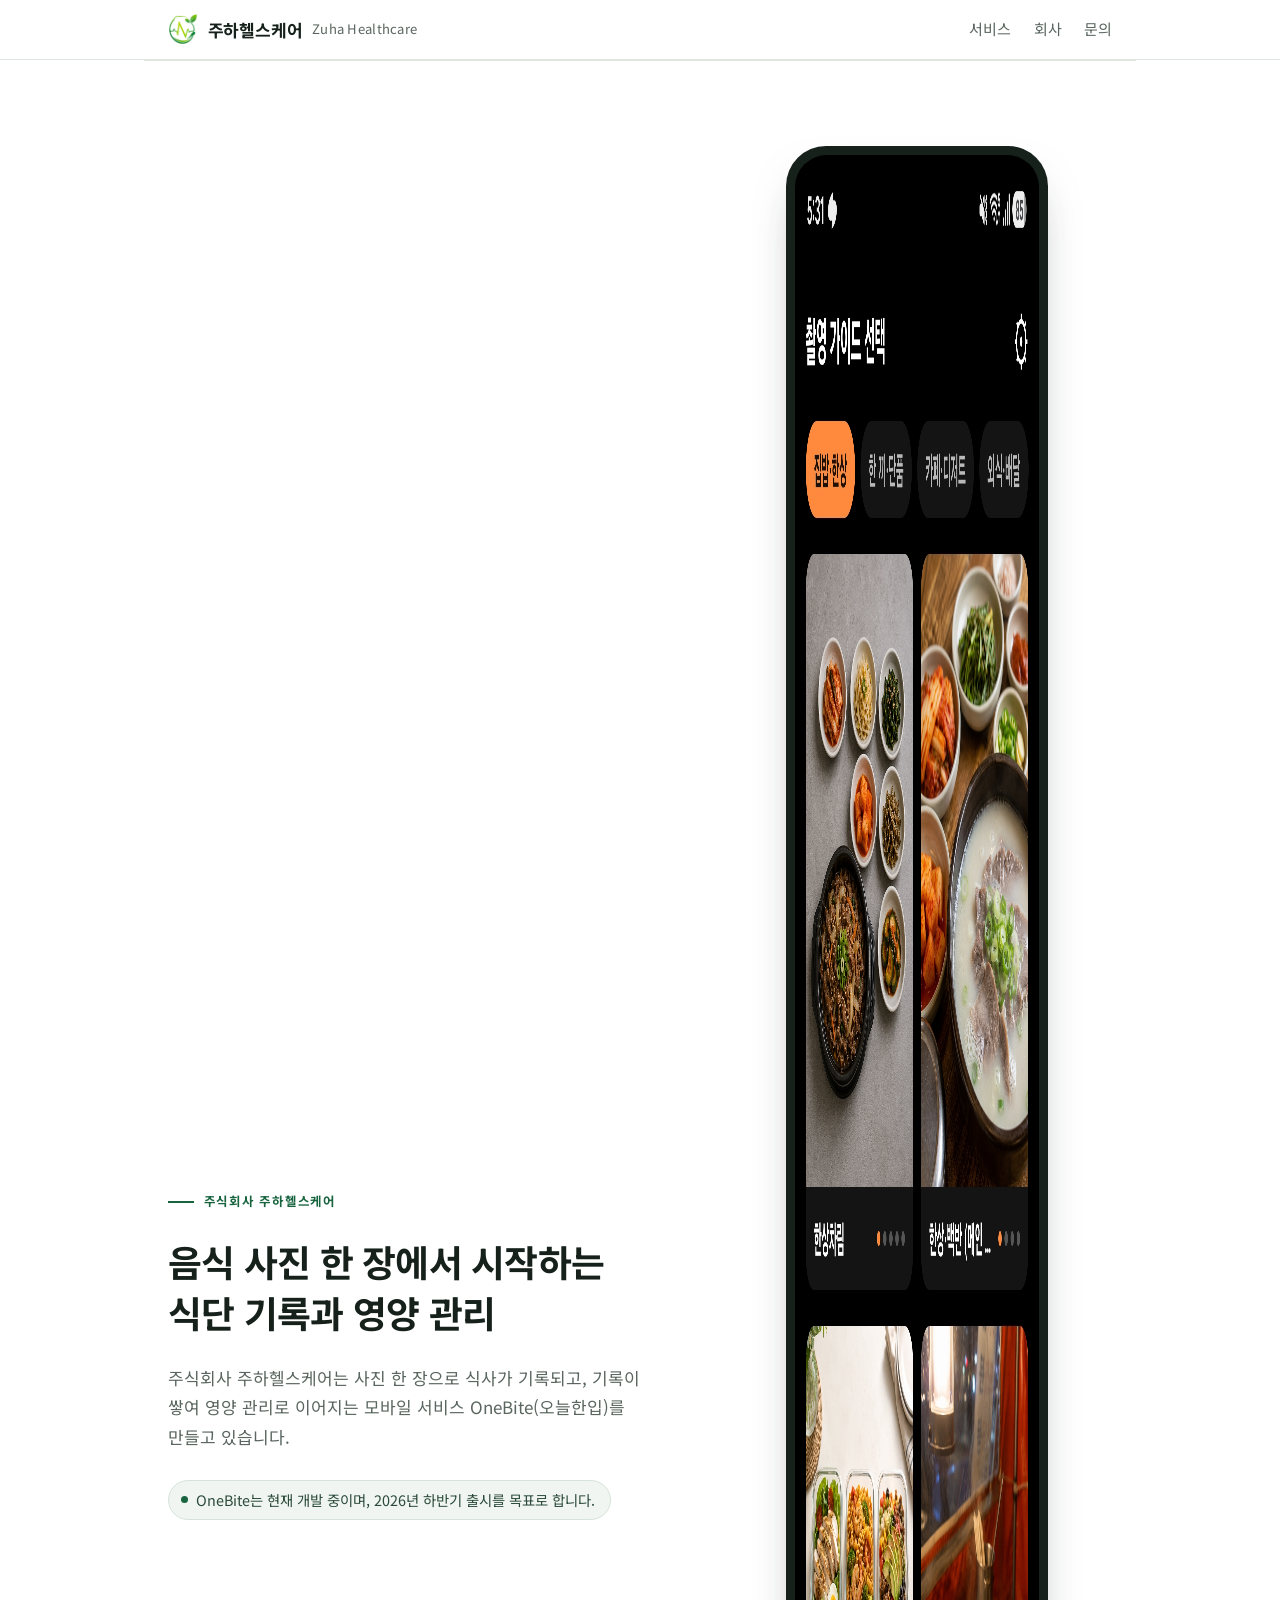
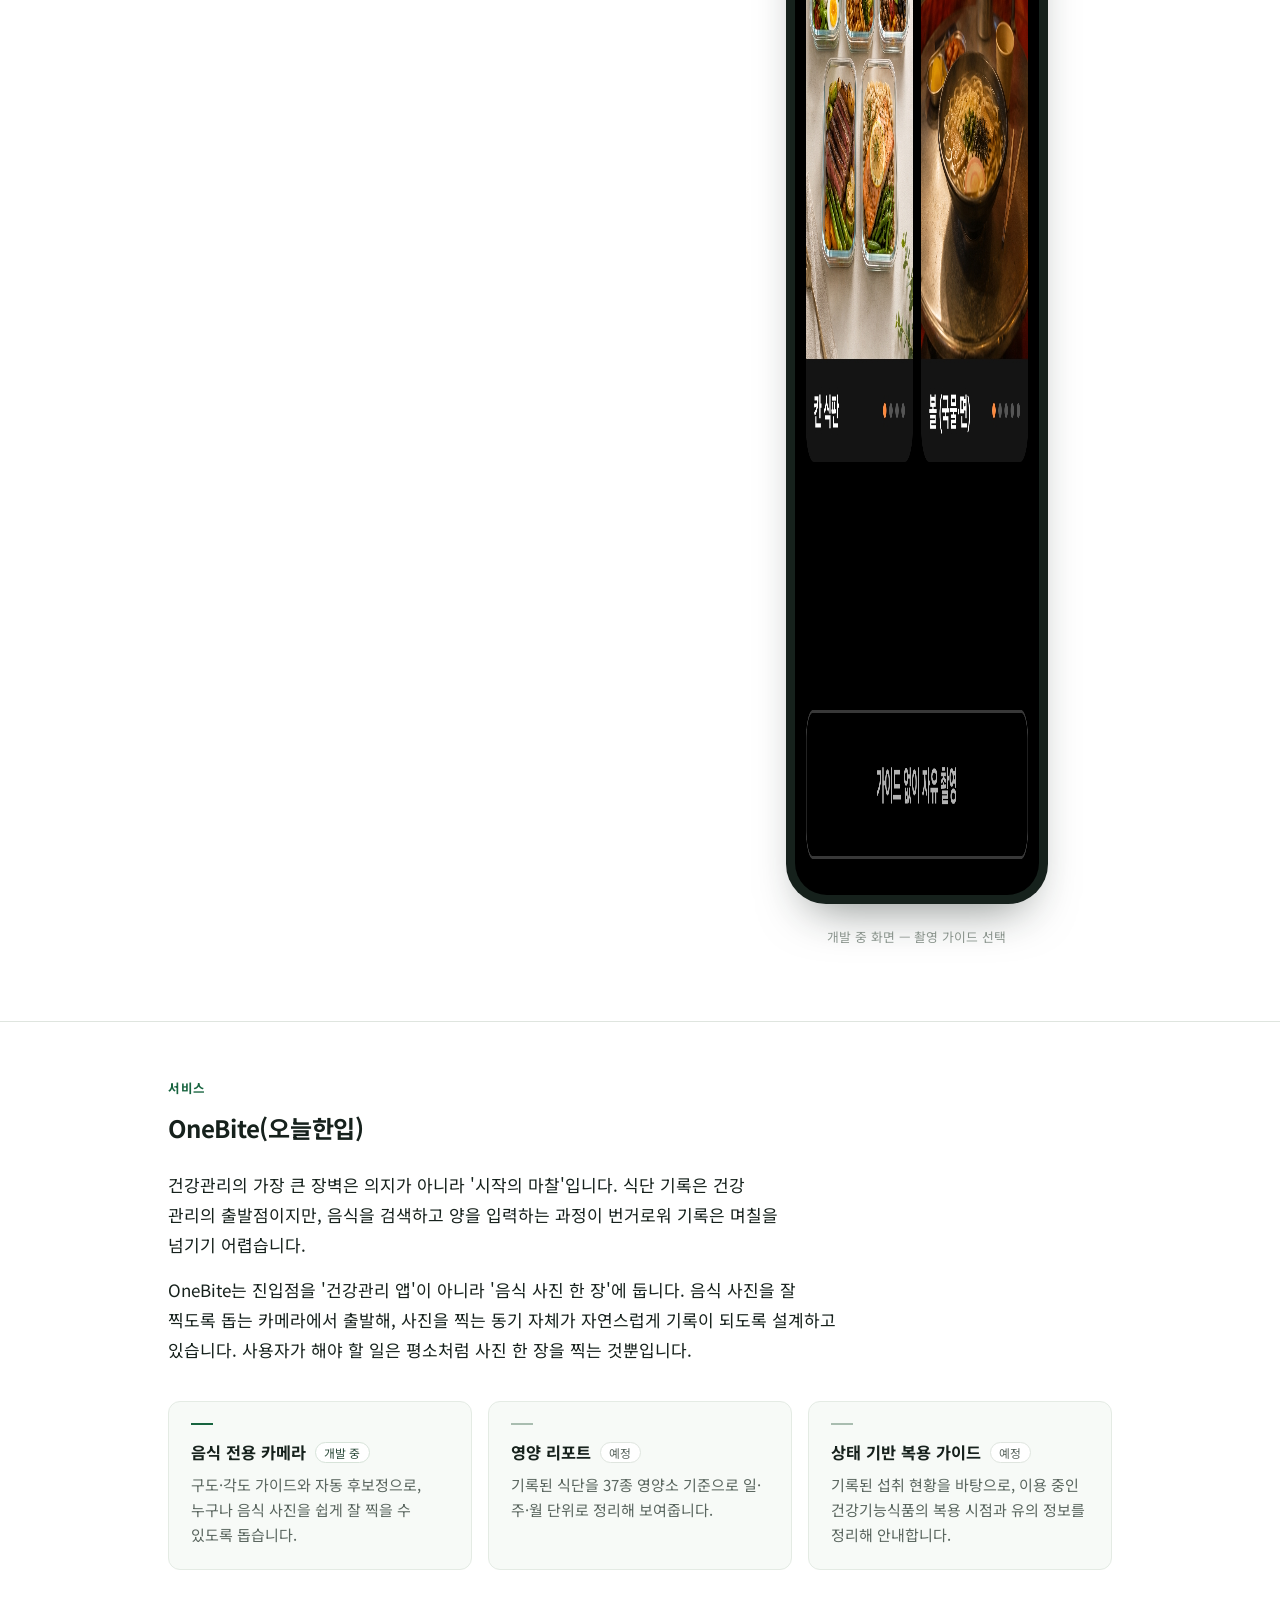
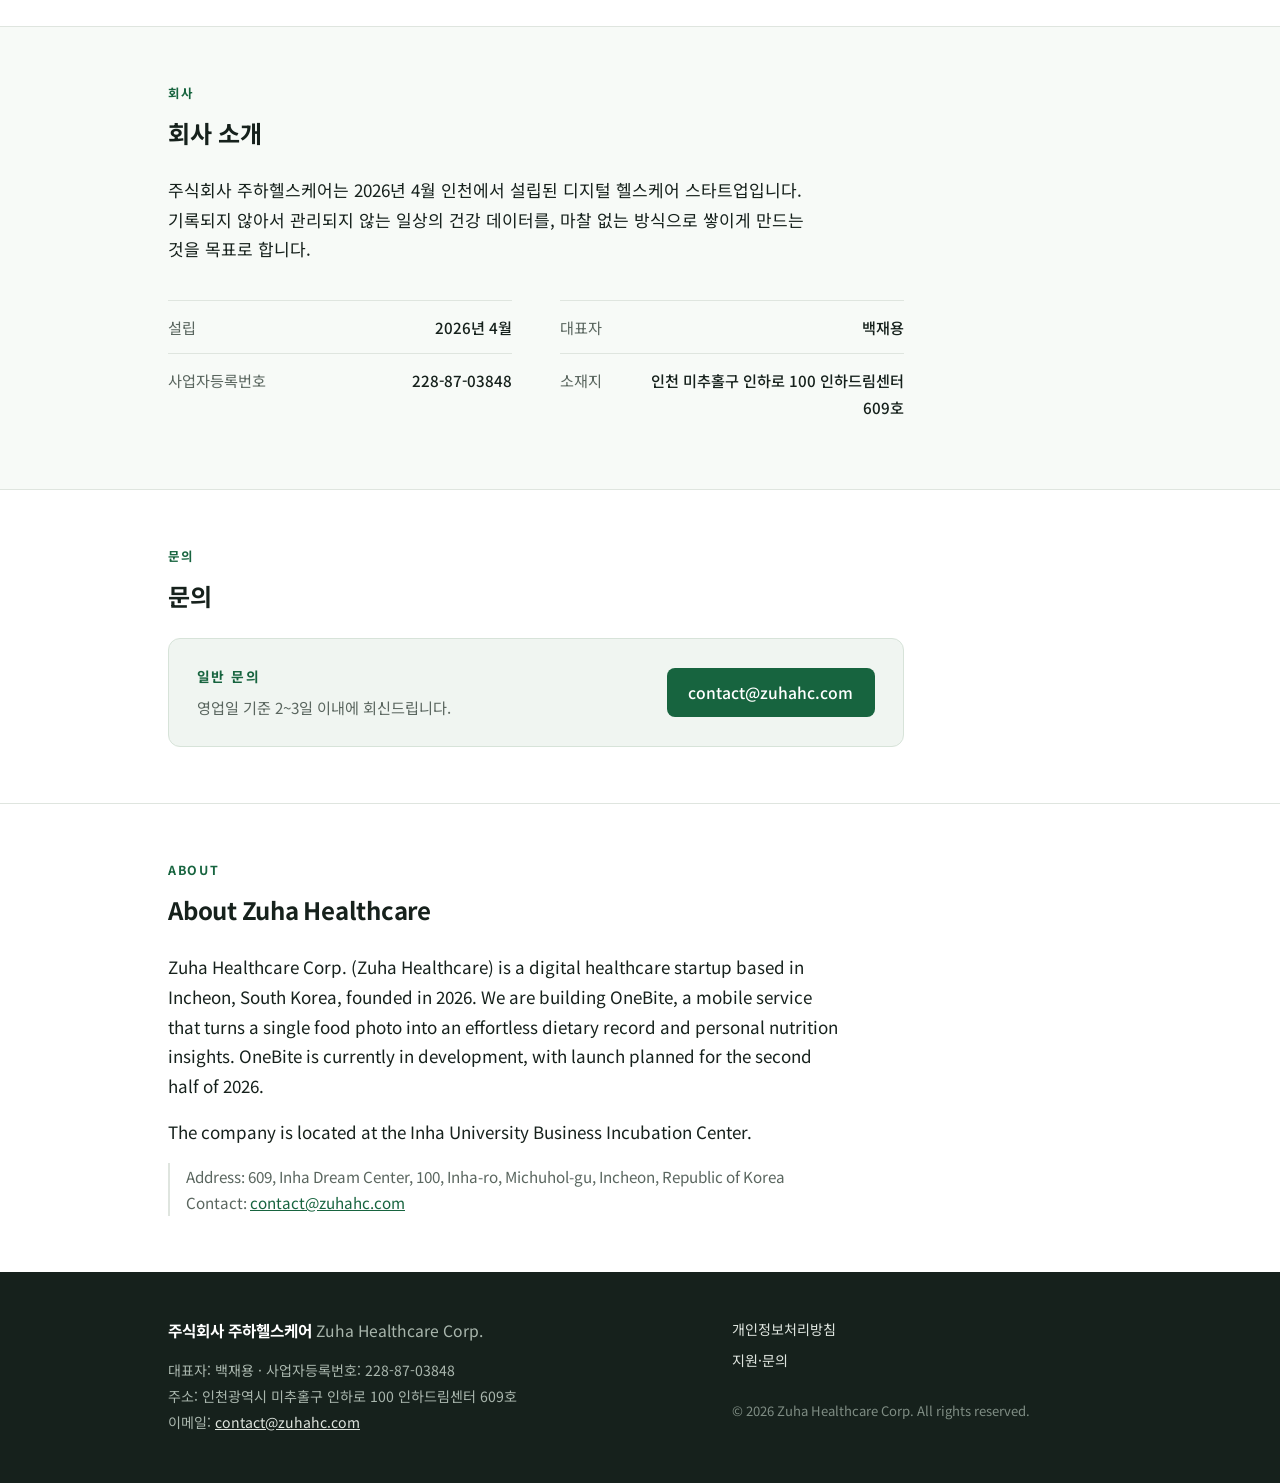
==== index.html @ 11a65c16 "Add files via upload" ====
<!doctype html>
<html lang="ko">
<head>
  <meta charset="utf-8">
  <meta name="viewport" content="width=device-width, initial-scale=1">
  <meta name="theme-color" content="#FFFFFF">
  <title>주하헬스케어 Zuha Healthcare — OneBite(오늘한입)</title>
  <meta name="description" content="음식 사진 한 장에서 시작하는 식단 기록·영양 관리 서비스 OneBite(오늘한입)를 개발하는 주식회사 주하헬스케어입니다.">
  <link rel="canonical" href="https://zuhahc.com/">
  <meta property="og:title" content="주하헬스케어 Zuha Healthcare — OneBite(오늘한입)">
  <meta property="og:description" content="음식 사진 한 장에서 시작하는 식단 기록·영양 관리 서비스 OneBite(오늘한입)를 개발하는 주식회사 주하헬스케어입니다.">
  <meta property="og:type" content="website">
  <meta property="og:url" content="https://zuhahc.com/">
  <meta property="og:image" content="https://zuhahc.com/assets/og-image.png">
  <link rel="icon" href="/assets/favicon.png" type="image/png" sizes="96x96">
  <link rel="apple-touch-icon" href="/assets/apple-touch-icon.png">
  <link rel="preconnect" href="https://fonts.googleapis.com">
  <link rel="preconnect" href="https://fonts.gstatic.com" crossorigin>
  <link href="https://fonts.googleapis.com/css2?family=Noto+Sans+KR:wght@400;500;700&display=swap" rel="stylesheet">
  <link rel="stylesheet" href="/assets/style.css">
</head>
<body>
  <header class="site-header">
    <div class="wrap">
      <a class="logo" href="/">
        <img class="logo-mark" src="/assets/logo.png" width="30" height="30" alt="" aria-hidden="true">
        주하헬스케어
        <span class="logo-en" lang="en">Zuha Healthcare</span>
      </a>
      <nav aria-label="주요 메뉴">
        <a href="/#service">서비스</a>
        <a href="/#company">회사</a>
        <a href="/#contact">문의</a>
      </nav>
    </div>
  </header>

  <main>
    <section class="hero wrap">
      <div>
        <p class="kicker"><span>주식회사 주하헬스케어</span></p>
        <h1>음식 사진 한 장에서 시작하는<br>식단 기록과 영양 관리</h1>
        <p class="lede">주식회사 주하헬스케어는 사진 한 장으로 식사가 기록되고, 기록이 쌓여 영양 관리로 이어지는 모바일 서비스 OneBite(오늘한입)를 만들고 있습니다.</p>
        <p class="status">OneBite는 현재 개발 중이며, 2026년 하반기 출시를 목표로 합니다.</p>
      </div>
      <figure class="mockup">
        <span class="device"><img src="/assets/app-camera-guide.jpg" width="1080" height="2340" alt="OneBite 앱의 촬영 가이드 선택 화면"></span>
        <figcaption>개발 중 화면 — 촬영 가이드 선택</figcaption>
      </figure>
    </section>

    <section id="service">
      <div class="wrap">
        <p class="eyebrow">서비스</p>
        <h2>OneBite(오늘한입)</h2>
        <div class="measure">
          <p>건강관리의 가장 큰 장벽은 의지가 아니라 '시작의 마찰'입니다. 식단 기록은 건강 관리의 출발점이지만, 음식을 검색하고 양을 입력하는 과정이 번거로워 기록은 며칠을 넘기기 어렵습니다.</p>
          <p>OneBite는 진입점을 '건강관리 앱'이 아니라 '음식 사진 한 장'에 둡니다. 음식 사진을 잘 찍도록 돕는 카메라에서 출발해, 사진을 찍는 동기 자체가 자연스럽게 기록이 되도록 설계하고 있습니다. 사용자가 해야 할 일은 평소처럼 사진 한 장을 찍는 것뿐입니다.</p>
        </div>
        <div class="features">
          <article class="feature is-active">
            <h3>음식 전용 카메라 <span class="badge is-active">개발 중</span></h3>
            <p>구도·각도 가이드와 자동 후보정으로, 누구나 음식 사진을 쉽게 잘 찍을 수 있도록 돕습니다.</p>
          </article>
          <article class="feature">
            <h3>영양 리포트 <span class="badge">예정</span></h3>
            <p>기록된 식단을 37종 영양소 기준으로 일·주·월 단위로 정리해 보여줍니다.</p>
          </article>
          <article class="feature">
            <h3>상태 기반 복용 가이드 <span class="badge">예정</span></h3>
            <p>기록된 섭취 현황을 바탕으로, 이용 중인 건강기능식품의 복용 시점과 유의 정보를 정리해 안내합니다.</p>
          </article>
        </div>
      </div>
    </section>

    <section id="company">
      <div class="wrap">
        <p class="eyebrow">회사</p>
        <h2>회사 소개</h2>
        <p class="measure">주식회사 주하헬스케어는 2026년 4월 인천에서 설립된 디지털 헬스케어 스타트업입니다. 기록되지 않아서 관리되지 않는 일상의 건강 데이터를, 마찰 없는 방식으로 쌓이게 만드는 것을 목표로 합니다.</p>
        <dl class="corp-info">
          <div><dt>설립</dt><dd>2026년 4월</dd></div>
          <div><dt>대표자</dt><dd>백재용</dd></div>
          <div><dt>사업자등록번호</dt><dd>228-87-03848</dd></div>
          <div><dt>소재지</dt><dd>인천 미추홀구 인하로 100 인하드림센터 609호</dd></div>
        </dl>
      </div>
    </section>

    <section id="contact">
      <div class="wrap">
        <p class="eyebrow">문의</p>
        <h2>문의</h2>
        <div class="contact-card">
          <div>
            <p class="label">일반 문의</p>
            <p class="note">영업일 기준 2~3일 이내에 회신드립니다.</p>
          </div>
          <a class="btn-mail" href="mailto:contact@zuhahc.com">contact@zuhahc.com</a>
        </div>
      </div>
    </section>

    <section id="about-en" class="about-en" lang="en">
      <div class="wrap">
        <p class="eyebrow">ABOUT</p>
        <h2>About Zuha Healthcare</h2>
        <div class="measure">
          <p>Zuha Healthcare Corp. (Zuha Healthcare) is a digital healthcare startup based in Incheon, South Korea, founded in 2026. We are building OneBite, a mobile service that turns a single food photo into an effortless dietary record and personal nutrition insights. OneBite is currently in development, with launch planned for the second half of 2026.</p>
          <p>The company is located at the Inha University Business Incubation Center.</p>
          <address>
            Address: 609, Inha Dream Center, 100, Inha-ro, Michuhol-gu, Incheon, Republic of Korea<br>
            Contact: <a href="mailto:contact@zuhahc.com">contact@zuhahc.com</a>
          </address>
        </div>
      </div>
    </section>
  </main>

  <footer class="site-footer">
    <div class="wrap">
      <div>
        <p class="corp-name">주식회사 주하헬스케어 <span lang="en">Zuha Healthcare Corp.</span></p>
        <p>대표자: 백재용 · 사업자등록번호: 228-87-03848</p>
        <p>주소: 인천광역시 미추홀구 인하로 100 인하드림센터 609호</p>
        <p>이메일: <a href="mailto:contact@zuhahc.com">contact@zuhahc.com</a></p>
      </div>
      <div class="footer-links">
        <a href="/privacy/">개인정보처리방침</a>
        <a href="/support/">지원·문의</a>
        <p class="copyright" lang="en">© 2026 Zuha Healthcare Corp. All rights reserved.</p>
      </div>
    </div>
  </footer>
</body>
</html>
---- assets/style.css ----
/* 주하헬스케어 웹사이트 — 문서형 미니멀 공통 스타일 */
:root {
  --bg: #ffffff;
  --bg-soft: #f7faf7;      /* 카드·섹션 배경 */
  --bg-tint: #f0f5f1;      /* 강조 박스·상태 배지 */
  --text: #16211c;
  --text-sub: #5a665f;
  --line: #dfe5df;
  --line-soft: #e4ebe4;
  --line-tint: #d7e3d9;
  --accent: #17643f;       /* 링크·강조 (본문 대비 AA 확보) */
  --accent-deep: #0f4529;  /* hover */
  --accent-ink: #2b4a3a;   /* 틴트 배경 위 텍스트 */
  --wrap: 62rem;
}

* { box-sizing: border-box; }
html { -webkit-text-size-adjust: 100%; scroll-behavior: smooth; }

body {
  margin: 0;
  background: var(--bg);
  color: var(--text);
  font-family: "Noto Sans KR", -apple-system, BlinkMacSystemFont, "Apple SD Gothic Neo", "Segoe UI", "Malgun Gothic", sans-serif;
  font-size: 17px;
  line-height: 1.75;
  word-break: keep-all;
  overflow-wrap: break-word;
}

img { max-width: 100%; }

.wrap {
  max-width: var(--wrap);
  margin: 0 auto;
  padding-left: 1.5rem;
  padding-right: 1.5rem;
}

a { color: var(--accent); }
a:hover { color: var(--accent-deep); }
a:focus-visible { outline: 2px solid var(--accent); outline-offset: 2px; border-radius: 3px; }

/* 헤더 */
.site-header {
  position: sticky;
  top: 0;
  z-index: 20;
  background: rgba(255, 255, 255, 0.92);
  backdrop-filter: saturate(180%) blur(12px);
  -webkit-backdrop-filter: saturate(180%) blur(12px);
  border-bottom: 1px solid var(--line);
}

.site-header .wrap {
  display: flex;
  flex-wrap: wrap;
  align-items: center;
  justify-content: space-between;
  gap: 0.5rem 1.5rem;
  padding-top: 0.9rem;
  padding-bottom: 0.9rem;
}

.logo {
  display: flex;
  align-items: center;
  gap: 0.6rem;
  color: var(--text);
  font-weight: 700;
  letter-spacing: -0.01em;
  text-decoration: none;
}

.logo:hover { color: var(--text); }

.logo-mark {
  display: block;
  width: 30px;
  height: 30px;
  flex: none;
}

.logo-en {
  font-size: 0.82rem;
  font-weight: 400;
  color: var(--text-sub);
  letter-spacing: 0.02em;
}

.site-header nav { display: flex; gap: 1.4rem; font-size: 0.94rem; }
.site-header nav a { color: var(--text-sub); text-decoration: none; }
.site-header nav a:hover { color: var(--accent); }

/* 섹션 공통 */
main section { border-top: 1px solid var(--line); scroll-margin-top: 4.5rem; }
main section > .wrap { padding-top: 3.5rem; padding-bottom: 3.5rem; }

.eyebrow {
  margin: 0 0 0.7rem;
  font-size: 0.78rem;
  font-weight: 700;
  letter-spacing: 0.14em;
  color: var(--accent);
}

h2 { margin: 0 0 1.5rem; font-size: 1.5rem; line-height: 1.45; letter-spacing: -0.01em; }
.measure { max-width: 42rem; }
.measure p { margin: 0 0 1rem; text-wrap: pretty; }
.measure p:last-child { margin-bottom: 0; }

/* 히어로 */
.hero.wrap {
  display: grid;
  grid-template-columns: 1.12fr 0.88fr;
  gap: 3.5rem;
  align-items: center;
  padding-top: 4.25rem;
  padding-bottom: 3.5rem;
}

.kicker { display: flex; align-items: center; gap: 0.6rem; margin-bottom: 1.4rem; }
.kicker::before { content: ""; display: block; width: 26px; height: 2px; background: var(--accent); }
.kicker span { font-size: 0.78rem; font-weight: 700; letter-spacing: 0.14em; color: var(--accent); }

.hero h1 {
  margin: 0;
  font-size: 2.3rem;
  line-height: 1.4;
  letter-spacing: -0.02em;
  text-wrap: pretty;
}

.hero .lede { margin: 1.5rem 0 0; color: var(--text-sub); max-width: 32rem; text-wrap: pretty; }

.status {
  display: inline-flex;
  align-items: center;
  gap: 0.5rem;
  margin: 1.75rem 0 0;
  padding: 0.4rem 0.95rem 0.4rem 0.75rem;
  background: var(--bg-tint);
  border: 1px solid var(--line-tint);
  border-radius: 999px;
  font-size: 0.9rem;
  color: var(--accent-ink);
}

.status::before {
  content: "";
  display: block;
  width: 7px;
  height: 7px;
  border-radius: 999px;
  background: var(--accent);
}

/* 앱 화면 목업 */
.mockup { text-align: center; }

.device {
  display: inline-block;
  padding: 9px;
  background: #16211c;
  border-radius: 40px;
  box-shadow: 0 24px 48px -22px rgba(22, 33, 28, 0.55);
}

.device img { display: block; width: 244px; border-radius: 32px; }
.mockup figcaption { margin: 0.9rem 0 0; font-size: 0.8rem; color: #8a948d; }

/* 기능 카드 */
.features {
  display: grid;
  grid-template-columns: repeat(3, 1fr);
  gap: 1rem;
  margin: 2.25rem 0 0;
}

.feature {
  background: var(--bg-soft);
  border: 1px solid var(--line-soft);
  border-radius: 12px;
  padding: 1.35rem 1.4rem;
}

.feature::before {
  content: "";
  display: block;
  width: 22px;
  height: 2px;
  background: #a9bdb0;
  margin-bottom: 0.95rem;
}

.feature.is-active::before { background: var(--accent); }
.feature h3 { margin: 0 0 0.5rem; font-size: 1.02rem; line-height: 1.5; }
.feature p { margin: 0; font-size: 0.94rem; line-height: 1.65; color: var(--text-sub); }

.badge {
  display: inline-block;
  vertical-align: 0.14em;
  margin-left: 0.2rem;
  padding: 0.05rem 0.55rem;
  background: #fff;
  border: 1px solid var(--line);
  border-radius: 999px;
  font-size: 0.74rem;
  font-weight: 400;
  color: var(--text-sub);
  white-space: nowrap;
}

.badge.is-active { border-color: var(--line-tint); color: var(--accent-ink); }

/* 회사 정보 */
#company { background: var(--bg-soft); }

.corp-info {
  display: grid;
  grid-template-columns: repeat(2, minmax(0, 1fr));
  gap: 0 3rem;
  margin: 2.25rem 0 0;
  max-width: 46rem;
}

.corp-info > div {
  display: flex;
  justify-content: space-between;
  gap: 1rem;
  padding: 0.8rem 0;
  border-top: 1px solid var(--line);
  font-size: 0.95rem;
}

.corp-info dt { color: var(--text-sub); white-space: nowrap; }
.corp-info dd { margin: 0; font-weight: 500; text-align: right; }

/* 문의 */
.contact-card {
  display: grid;
  grid-template-columns: 1fr auto;
  gap: 1.5rem 2rem;
  align-items: center;
  max-width: 46rem;
  padding: 1.6rem 1.75rem;
  background: var(--bg-tint);
  border: 1px solid var(--line-tint);
  border-radius: 12px;
}

.contact-card .label { margin: 0 0 0.35rem; font-size: 0.86rem; font-weight: 700; letter-spacing: 0.1em; color: var(--accent); }
.contact-card .note { margin: 0; font-size: 0.95rem; color: var(--text-sub); }

.btn-mail {
  justify-self: end;
  padding: 0.7rem 1.35rem;
  background: var(--accent);
  color: #fff;
  border-radius: 8px;
  text-decoration: none;
  font-weight: 500;
  font-size: 0.98rem;
  white-space: nowrap;
}

.btn-mail:hover { background: var(--accent-deep); color: #fff; }

/* 영문 회사 개요 */
.about-en address {
  font-style: normal;
  color: var(--text-sub);
  font-size: 0.95rem;
  margin-top: 1rem;
  padding-left: 1rem;
  border-left: 2px solid var(--line);
}

/* 서브 페이지 */
.page { padding-top: 3.25rem; padding-bottom: 4rem; }
.back-link { display: inline-block; margin-bottom: 1.75rem; font-size: 0.88rem; color: var(--text-sub); text-decoration: none; }
.back-link:hover { color: var(--accent); }
.page h1 { margin: 0 0 1.5rem; font-size: 1.85rem; line-height: 1.4; letter-spacing: -0.02em; }
.page .intro { margin: 0; max-width: 44rem; color: var(--text-sub); text-wrap: pretty; }
.page-body { max-width: 44rem; margin-top: 2.5rem; }

.page-body h2 {
  margin: 2rem 0 0.9rem;
  padding-top: 1.75rem;
  border-top: 1px solid var(--line);
  font-size: 1.12rem;
  line-height: 1.5;
}

.page-body h2:first-child { margin-top: 0; }
.page-body ul { margin: 0; padding-left: 1.15rem; display: grid; gap: 0.5rem; }

.effective-date {
  margin: 2.5rem 0 0;
  padding: 0.85rem 1.15rem;
  background: var(--bg-tint);
  border: 1px solid var(--line-tint);
  border-radius: 8px;
  font-size: 0.95rem;
  font-weight: 500;
  color: var(--accent-ink);
}

.support-cards {
  display: grid;
  grid-template-columns: repeat(2, minmax(0, 1fr));
  gap: 1rem;
  max-width: 44rem;
  margin-top: 2rem;
}

.support-cards > div { padding: 1.25rem 1.4rem; border-radius: 12px; }
.support-cards .primary { background: var(--bg-tint); border: 1px solid var(--line-tint); }
.support-cards .plain { background: var(--bg-soft); border: 1px solid var(--line-soft); }
.support-cards .label { margin: 0 0 0.35rem; font-size: 0.8rem; font-weight: 700; letter-spacing: 0.1em; }
.support-cards .primary .label { color: var(--accent); }
.support-cards .plain .label { color: var(--text-sub); }
.support-cards p:last-child { margin: 0; font-weight: 500; }
.support-cards a { color: var(--text); text-decoration: none; font-weight: 500; }
.support-cards a:hover { color: var(--accent); }

.faq { margin: 0; max-width: 44rem; }
.faq > div { padding: 1.25rem 0; border-top: 1px solid var(--line); }
.faq > div:last-child { border-bottom: 1px solid var(--line); }
.faq dt { font-weight: 700; margin-bottom: 0.4rem; }
.faq dd { margin: 0; color: var(--text-sub); text-wrap: pretty; }

/* 푸터 */
.site-footer { background: #16211c; color: #a9b6ad; }

.site-footer .wrap {
  display: grid;
  grid-template-columns: 1.4fr 1fr;
  gap: 2rem;
  padding-top: 2.75rem;
  padding-bottom: 3rem;
  font-size: 0.88rem;
  line-height: 1.85;
}

.site-footer p { margin: 0; }
.site-footer .corp-name { margin-bottom: 0.75rem; color: #fff; font-weight: 700; font-size: 0.98rem; }
.site-footer .corp-name span { font-weight: 400; color: #a9b6ad; }
.site-footer a { color: #dfe5df; }
.site-footer a:hover { color: #fff; }
.footer-links { display: grid; align-content: start; gap: 0.35rem; justify-items: start; }
.footer-links a { text-decoration: none; }
.footer-links .copyright { margin-top: 1.25rem; color: #7f8d84; font-size: 0.82rem; }

/* 반응형 */
@media (max-width: 900px) {
  .hero.wrap { grid-template-columns: 1fr; gap: 2.5rem; padding-top: 3rem; }
  .mockup { text-align: left; }
  .features { grid-template-columns: 1fr 1fr; }
}

@media (max-width: 640px) {
  body { font-size: 16px; }
  .hero h1 { font-size: 1.75rem; }
  .features { grid-template-columns: 1fr; }
  .corp-info { grid-template-columns: 1fr; gap: 0; }
  .contact-card { grid-template-columns: 1fr; }
  .btn-mail { justify-self: start; }
  .support-cards { grid-template-columns: 1fr; }
  .site-footer .wrap { grid-template-columns: 1fr; gap: 1.5rem; }
  .logo-en { display: none; }
}
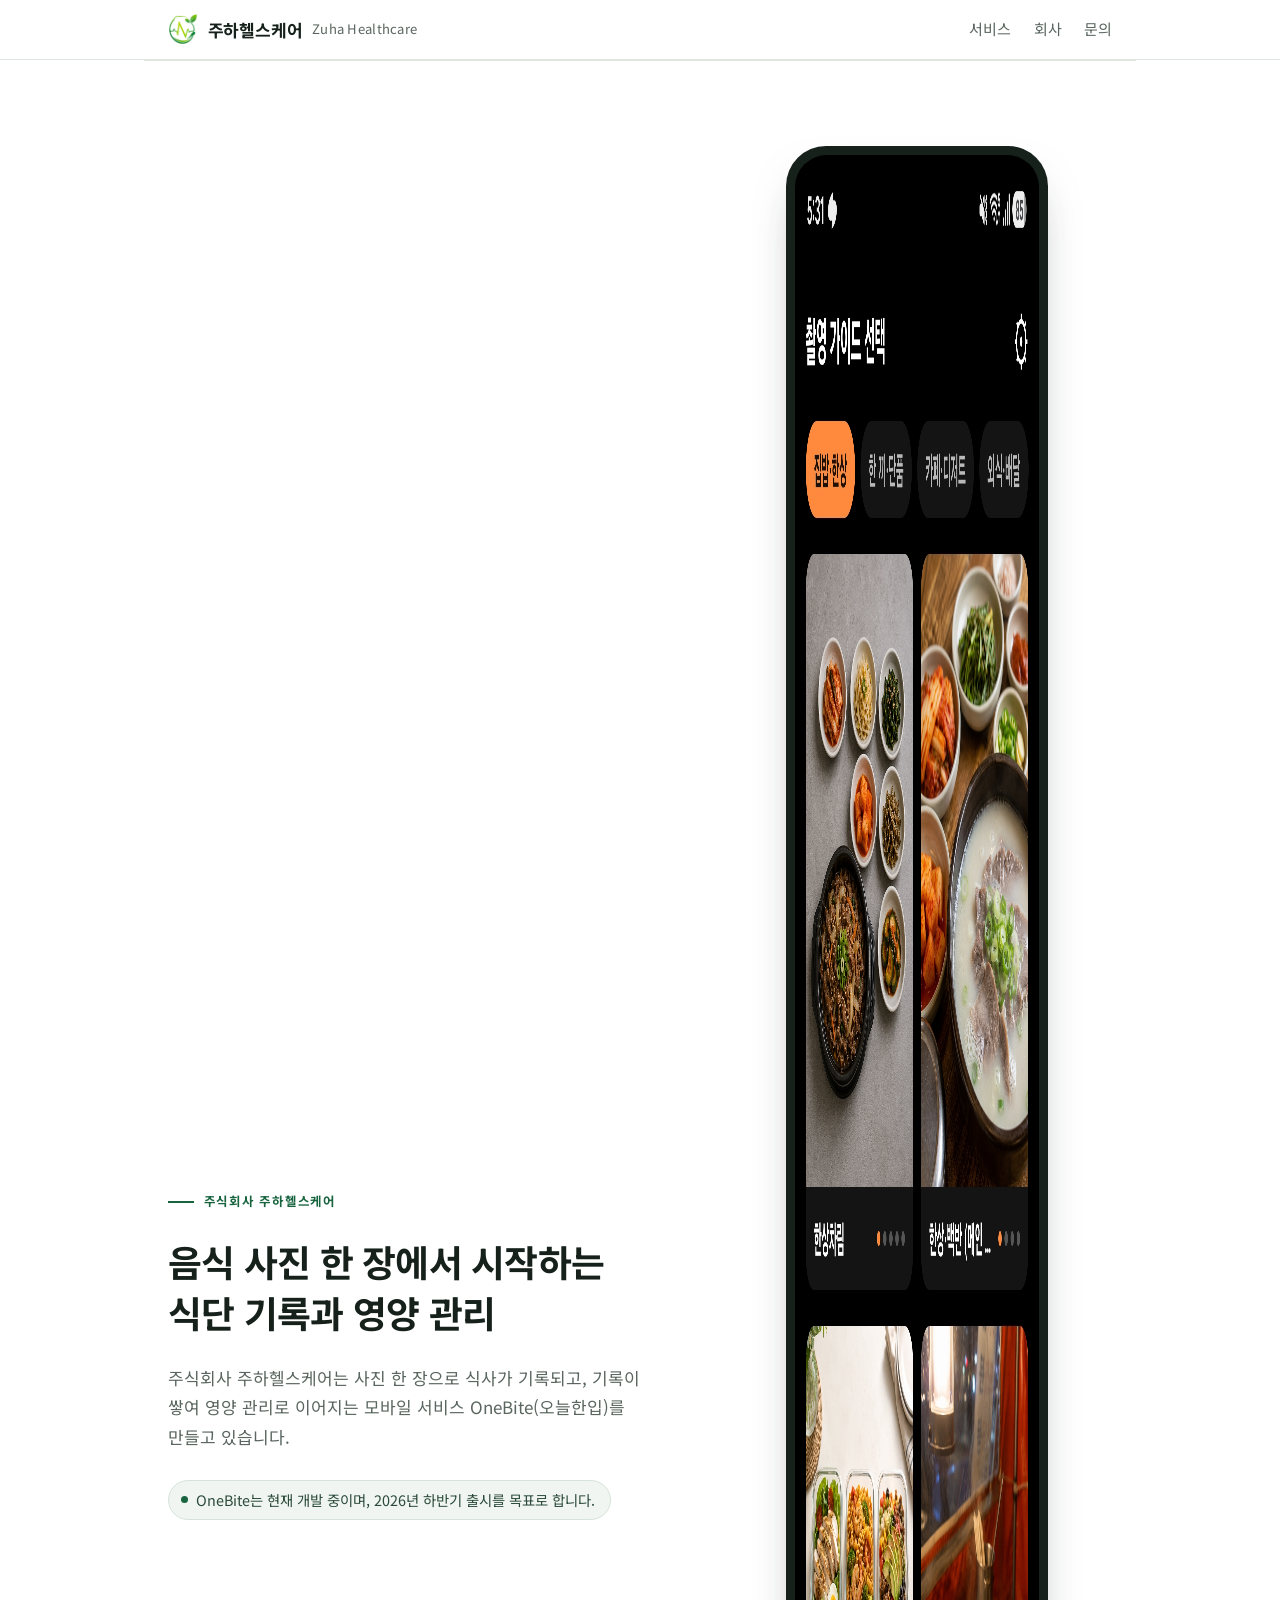
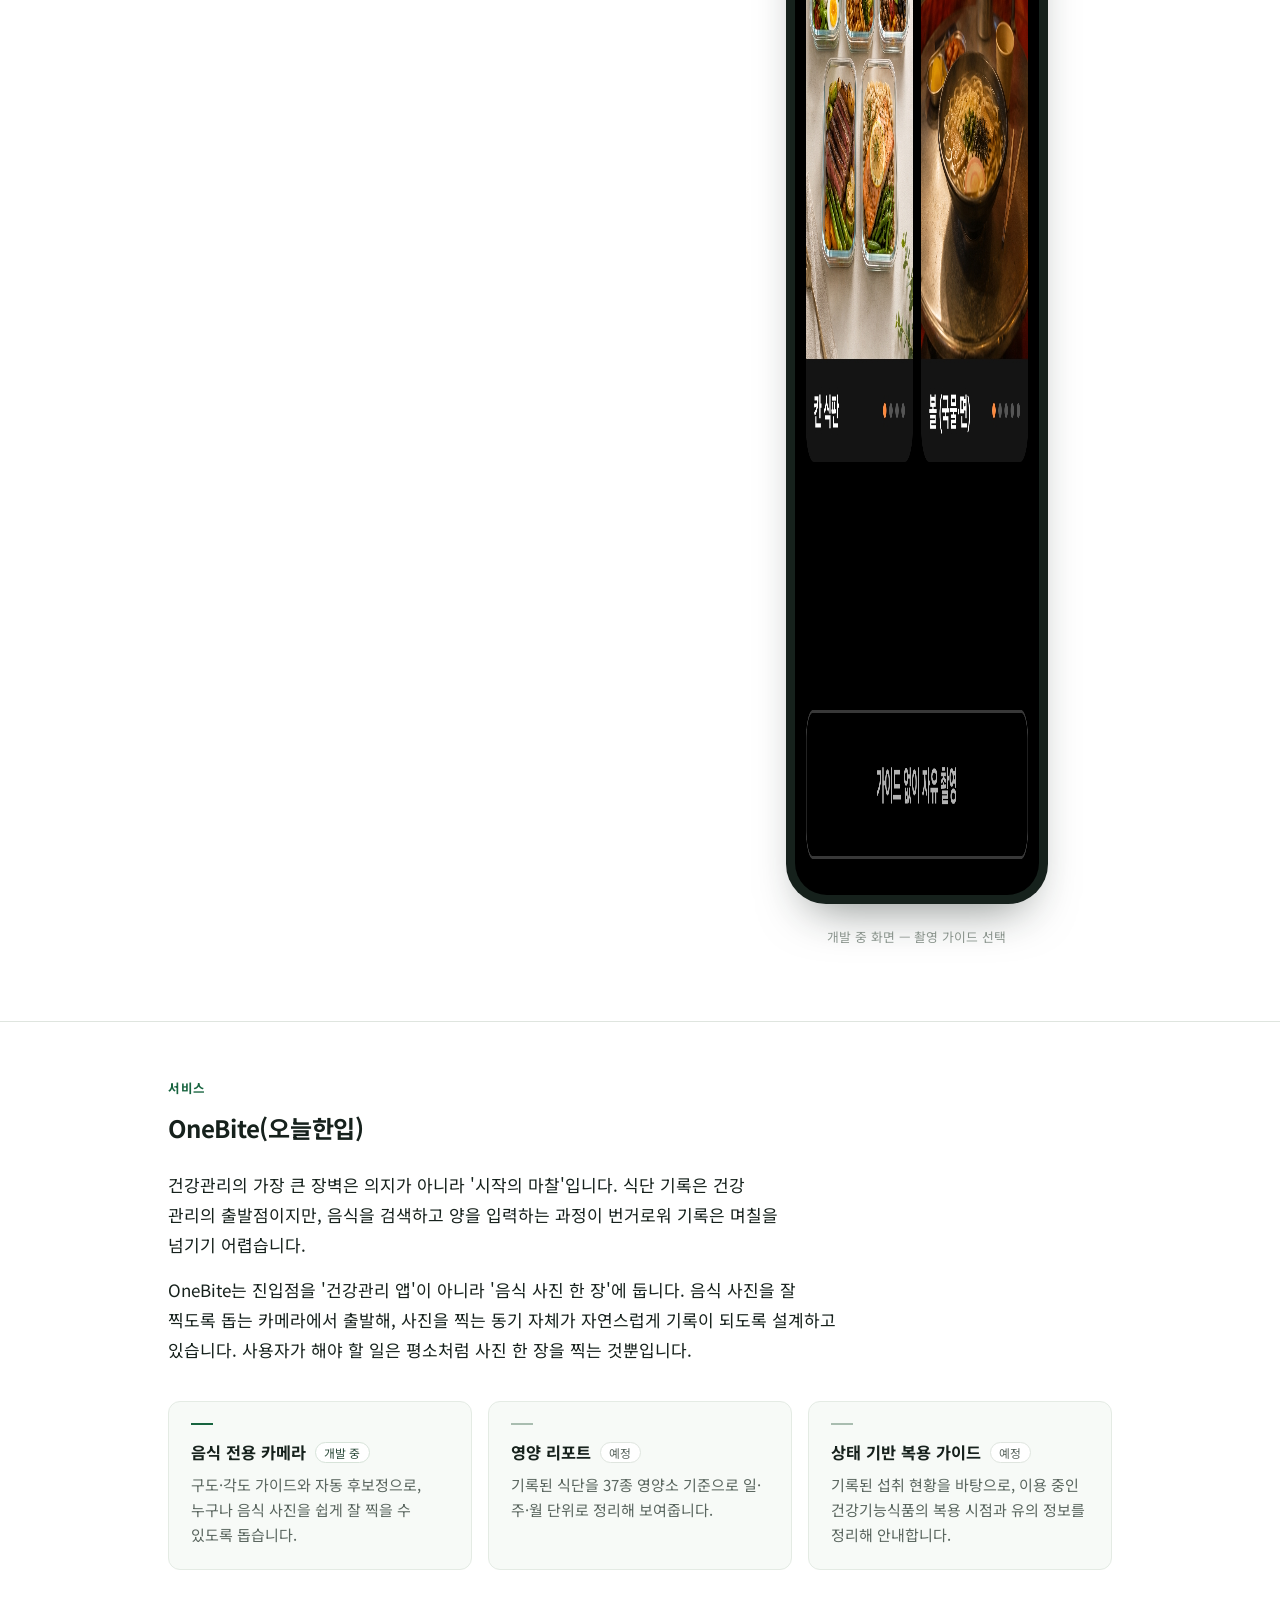
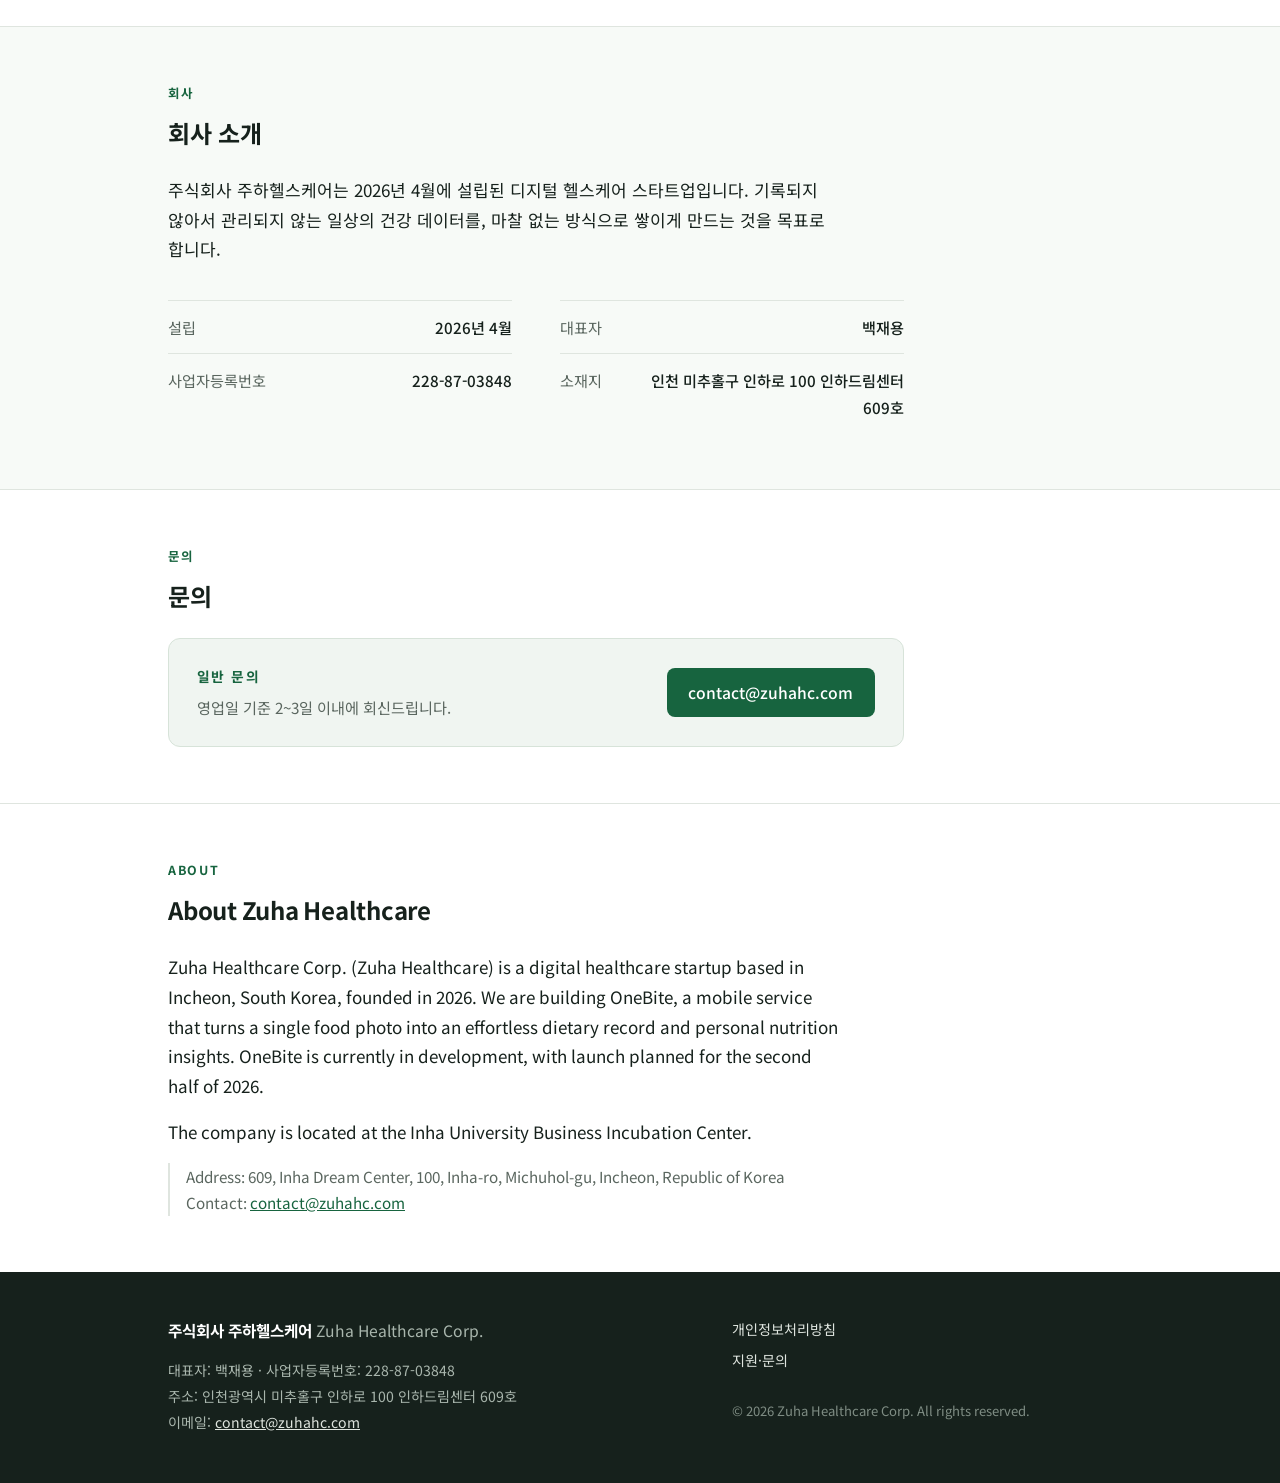
==== commit 65584250: "Add files via upload" ====
--- a/index.html
+++ b/index.html
@@ -78,7 +78,7 @@
       <div class="wrap">
         <p class="eyebrow">회사</p>
         <h2>회사 소개</h2>
-        <p class="measure">주식회사 주하헬스케어는 2026년 4월 인천에서 설립된 디지털 헬스케어 스타트업입니다. 기록되지 않아서 관리되지 않는 일상의 건강 데이터를, 마찰 없는 방식으로 쌓이게 만드는 것을 목표로 합니다.</p>
+        <p class="measure">주식회사 주하헬스케어는 2026년 4월에 설립된 디지털 헬스케어 스타트업입니다. 기록되지 않아서 관리되지 않는 일상의 건강 데이터를, 마찰 없는 방식으로 쌓이게 만드는 것을 목표로 합니다.</p>
         <dl class="corp-info">
           <div><dt>설립</dt><dd>2026년 4월</dd></div>
           <div><dt>대표자</dt><dd>백재용</dd></div>
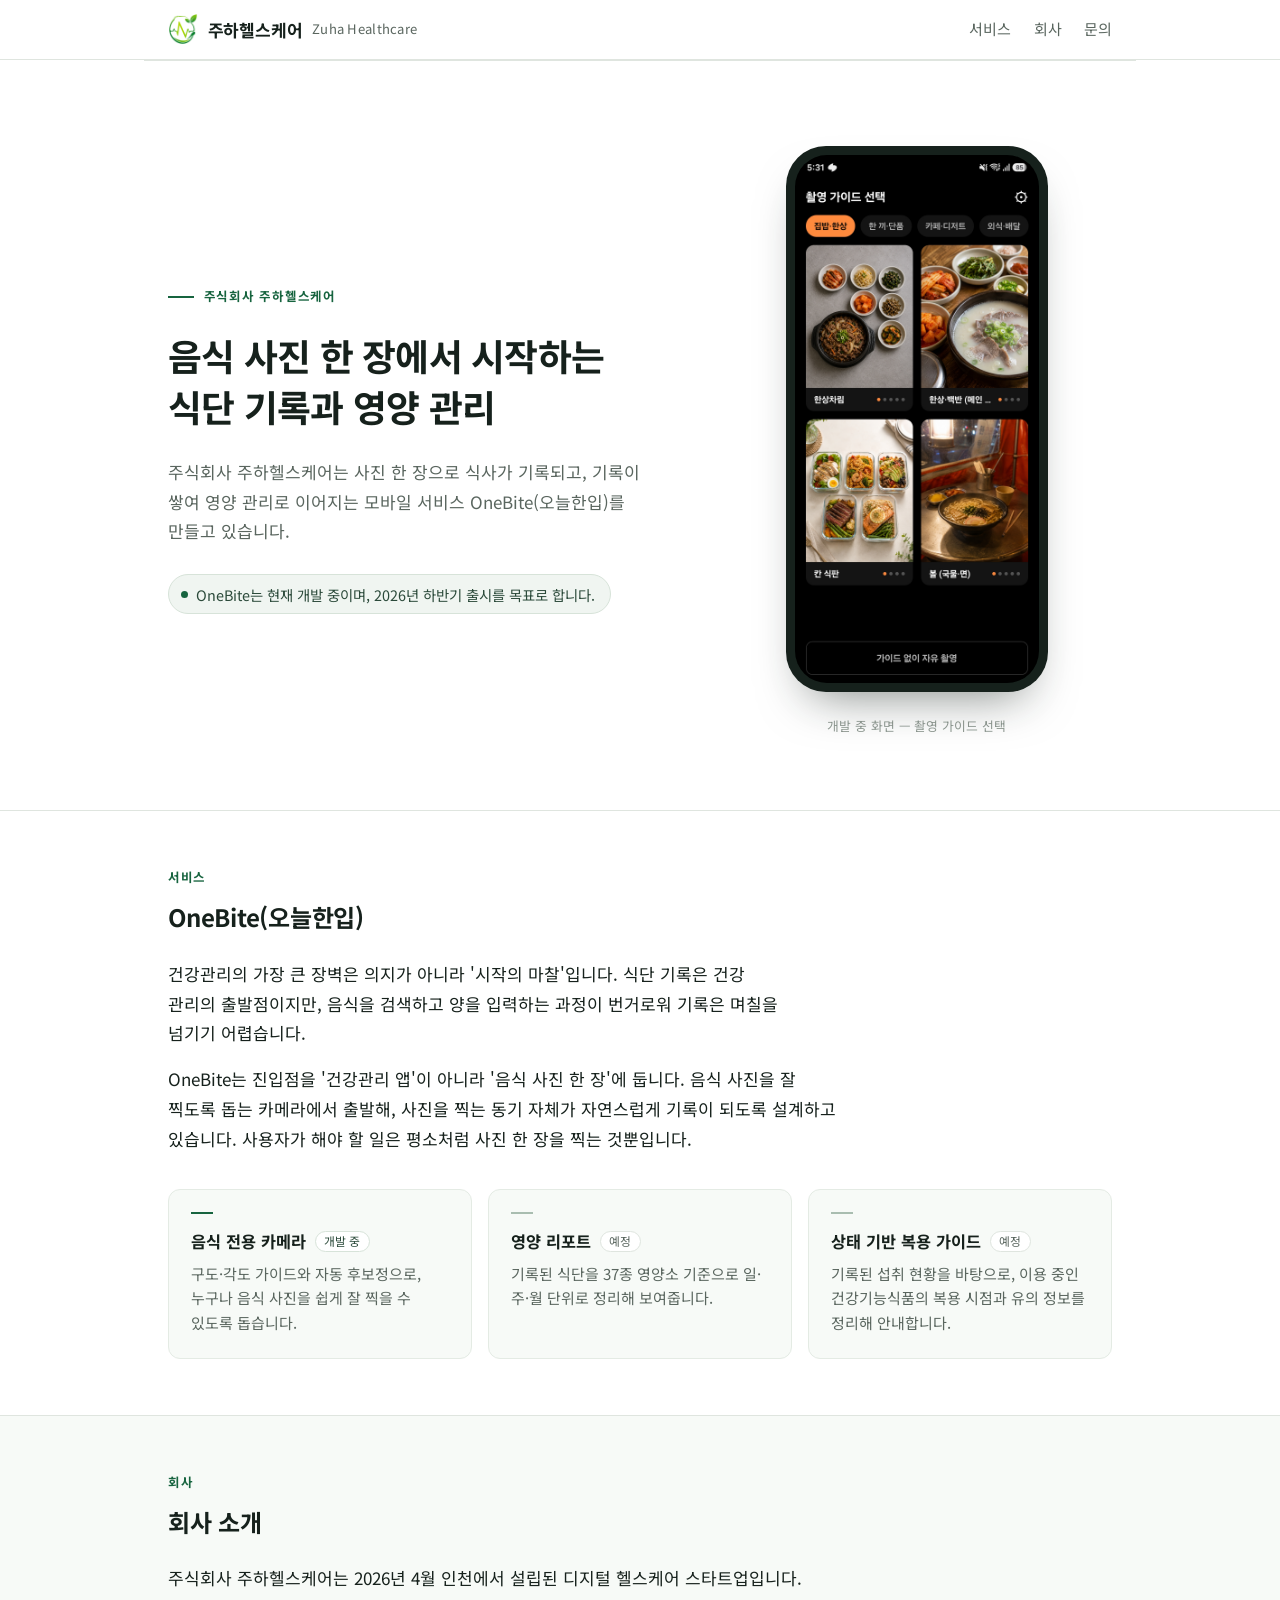
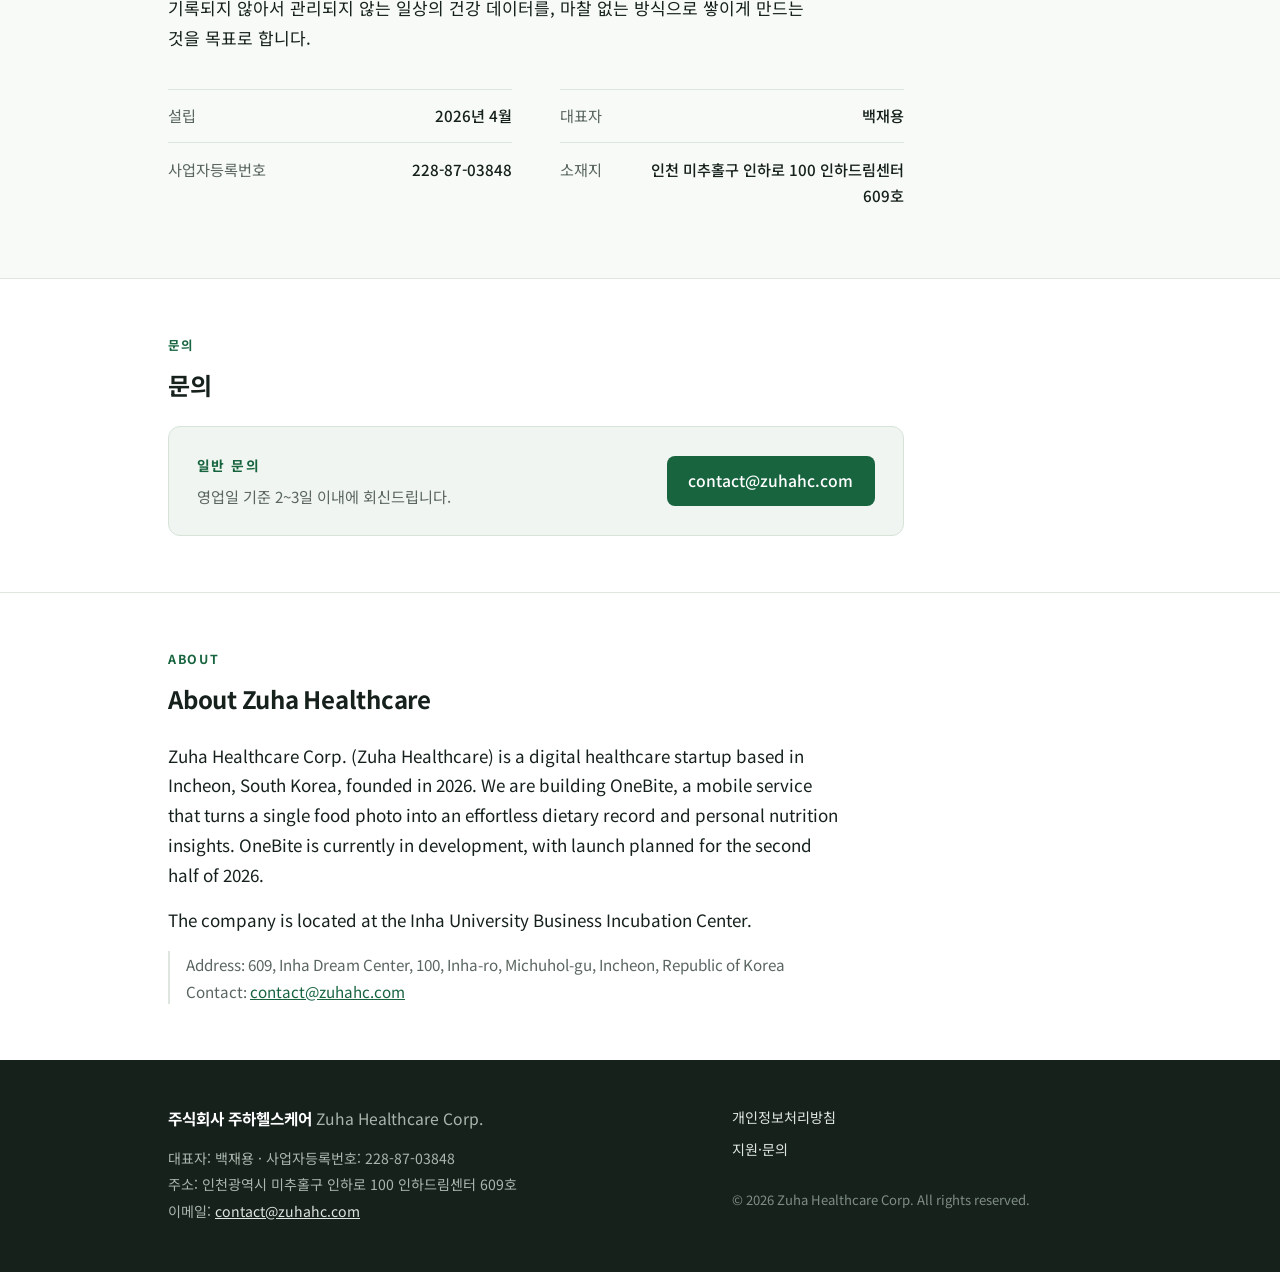
==== commit 0dd73f2f: "Add files via upload" ====
--- a/index.html
+++ b/index.html
@@ -78,7 +78,7 @@
       <div class="wrap">
         <p class="eyebrow">회사</p>
         <h2>회사 소개</h2>
-        <p class="measure">주식회사 주하헬스케어는 2026년 4월에 설립된 디지털 헬스케어 스타트업입니다. 기록되지 않아서 관리되지 않는 일상의 건강 데이터를, 마찰 없는 방식으로 쌓이게 만드는 것을 목표로 합니다.</p>
+        <p class="measure">주식회사 주하헬스케어는 2026년 4월 인천에서 설립된 디지털 헬스케어 스타트업입니다. 기록되지 않아서 관리되지 않는 일상의 건강 데이터를, 마찰 없는 방식으로 쌓이게 만드는 것을 목표로 합니다.</p>
         <dl class="corp-info">
           <div><dt>설립</dt><dd>2026년 4월</dd></div>
           <div><dt>대표자</dt><dd>백재용</dd></div>
--- a/assets/style.css
+++ b/assets/style.css
@@ -166,7 +166,7 @@
   box-shadow: 0 24px 48px -22px rgba(22, 33, 28, 0.55);
 }
 
-.device img { display: block; width: 244px; border-radius: 32px; }
+.device img { display: block; width: 244px; height: auto; border-radius: 32px; }
 .mockup figcaption { margin: 0.9rem 0 0; font-size: 0.8rem; color: #8a948d; }
 
 /* 기능 카드 */
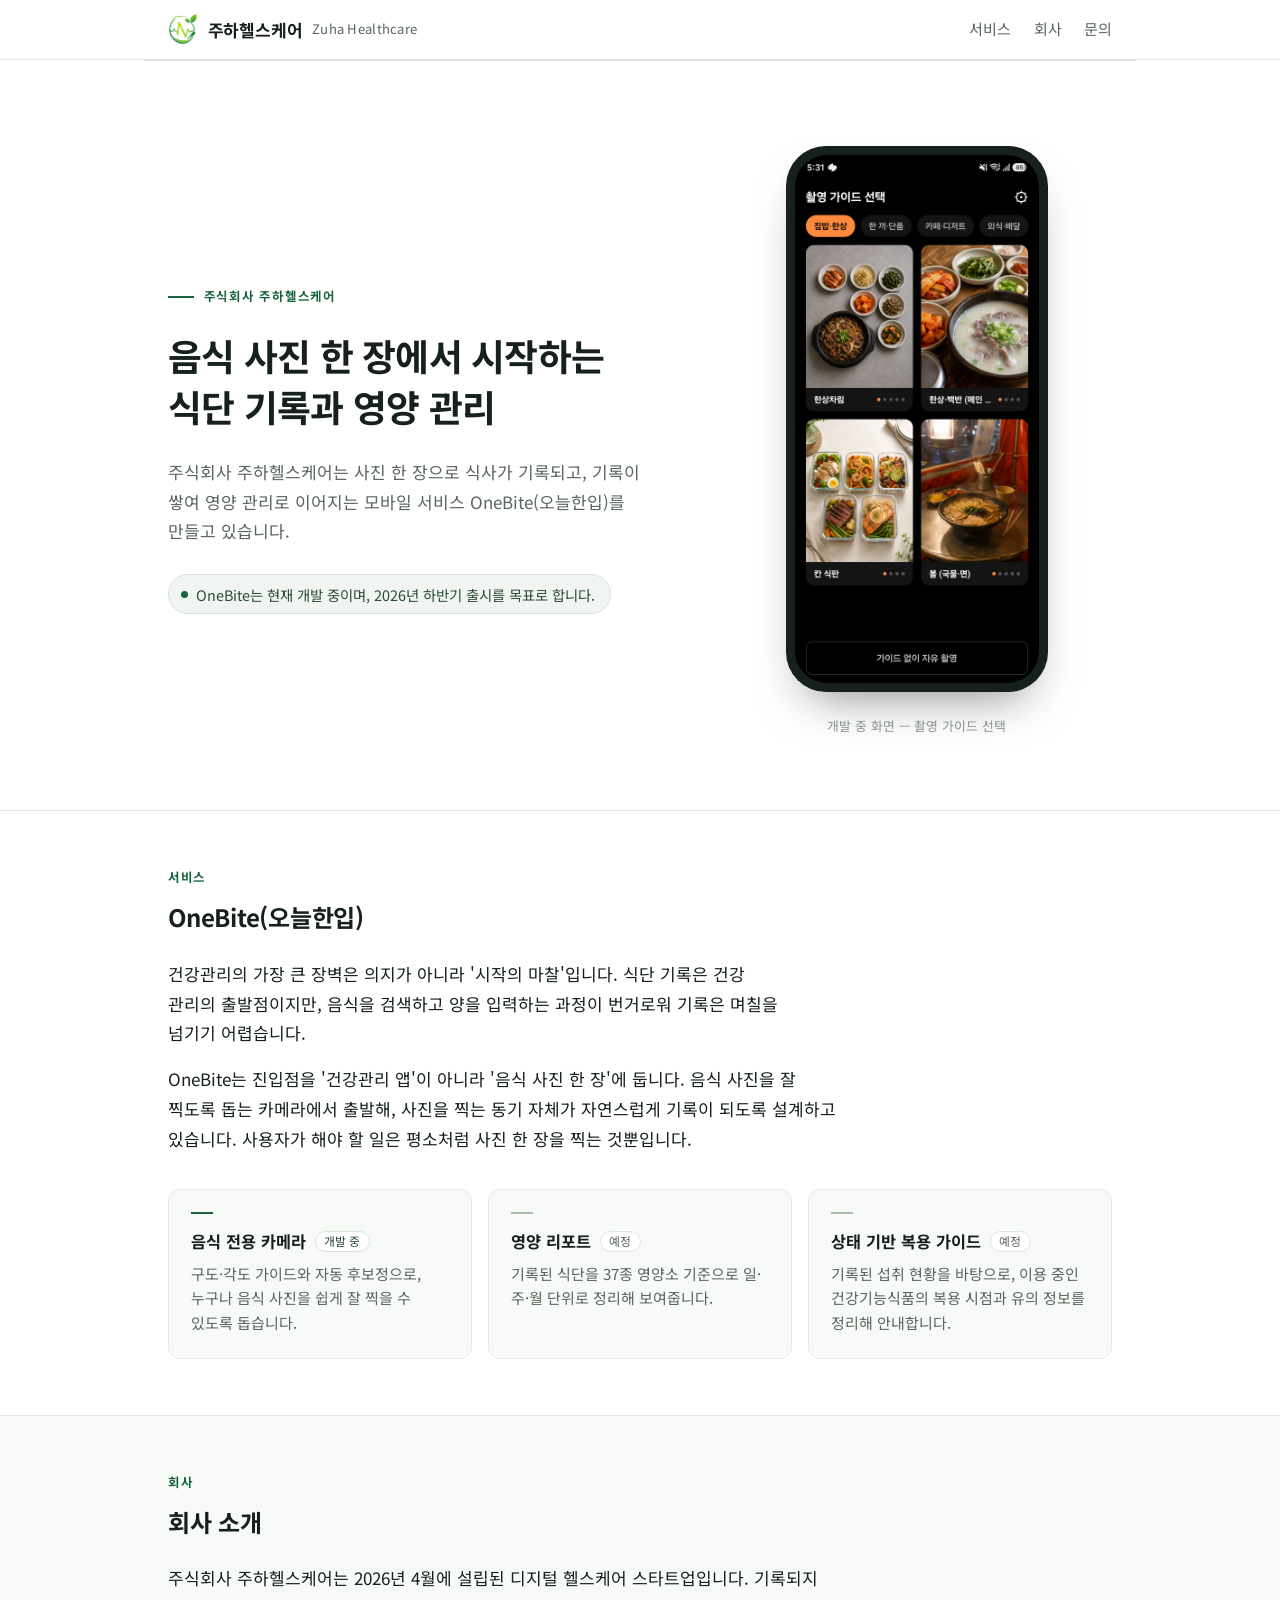
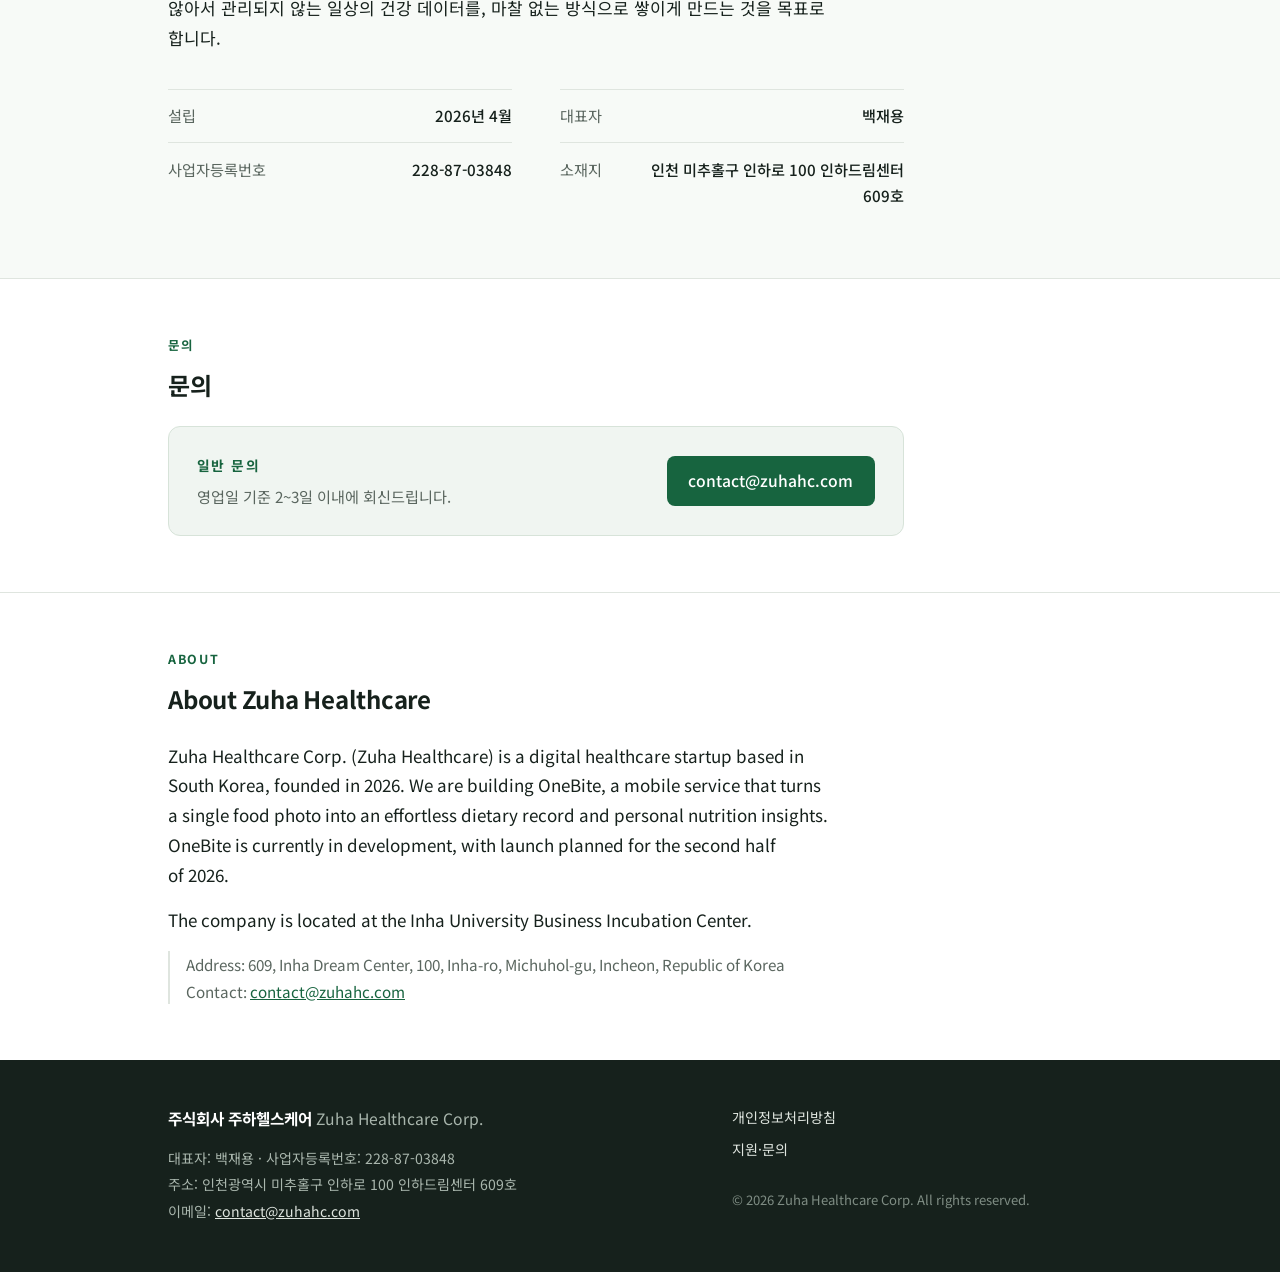
==== commit 4d68c271: "Add files via upload" ====
--- a/index.html
+++ b/index.html
@@ -78,7 +78,7 @@
       <div class="wrap">
         <p class="eyebrow">회사</p>
         <h2>회사 소개</h2>
-        <p class="measure">주식회사 주하헬스케어는 2026년 4월 인천에서 설립된 디지털 헬스케어 스타트업입니다. 기록되지 않아서 관리되지 않는 일상의 건강 데이터를, 마찰 없는 방식으로 쌓이게 만드는 것을 목표로 합니다.</p>
+        <p class="measure">주식회사 주하헬스케어는 2026년 4월에 설립된 디지털 헬스케어 스타트업입니다. 기록되지 않아서 관리되지 않는 일상의 건강 데이터를, 마찰 없는 방식으로 쌓이게 만드는 것을 목표로 합니다.</p>
         <dl class="corp-info">
           <div><dt>설립</dt><dd>2026년 4월</dd></div>
           <div><dt>대표자</dt><dd>백재용</dd></div>
@@ -107,7 +107,7 @@
         <p class="eyebrow">ABOUT</p>
         <h2>About Zuha Healthcare</h2>
         <div class="measure">
-          <p>Zuha Healthcare Corp. (Zuha Healthcare) is a digital healthcare startup based in Incheon, South Korea, founded in 2026. We are building OneBite, a mobile service that turns a single food photo into an effortless dietary record and personal nutrition insights. OneBite is currently in development, with launch planned for the second half of 2026.</p>
+          <p>Zuha Healthcare Corp. (Zuha Healthcare) is a digital healthcare startup based in South Korea, founded in 2026. We are building OneBite, a mobile service that turns a single food photo into an effortless dietary record and personal nutrition insights. OneBite is currently in development, with launch planned for the second half of 2026.</p>
           <p>The company is located at the Inha University Business Incubation Center.</p>
           <address>
             Address: 609, Inha Dream Center, 100, Inha-ro, Michuhol-gu, Incheon, Republic of Korea<br>
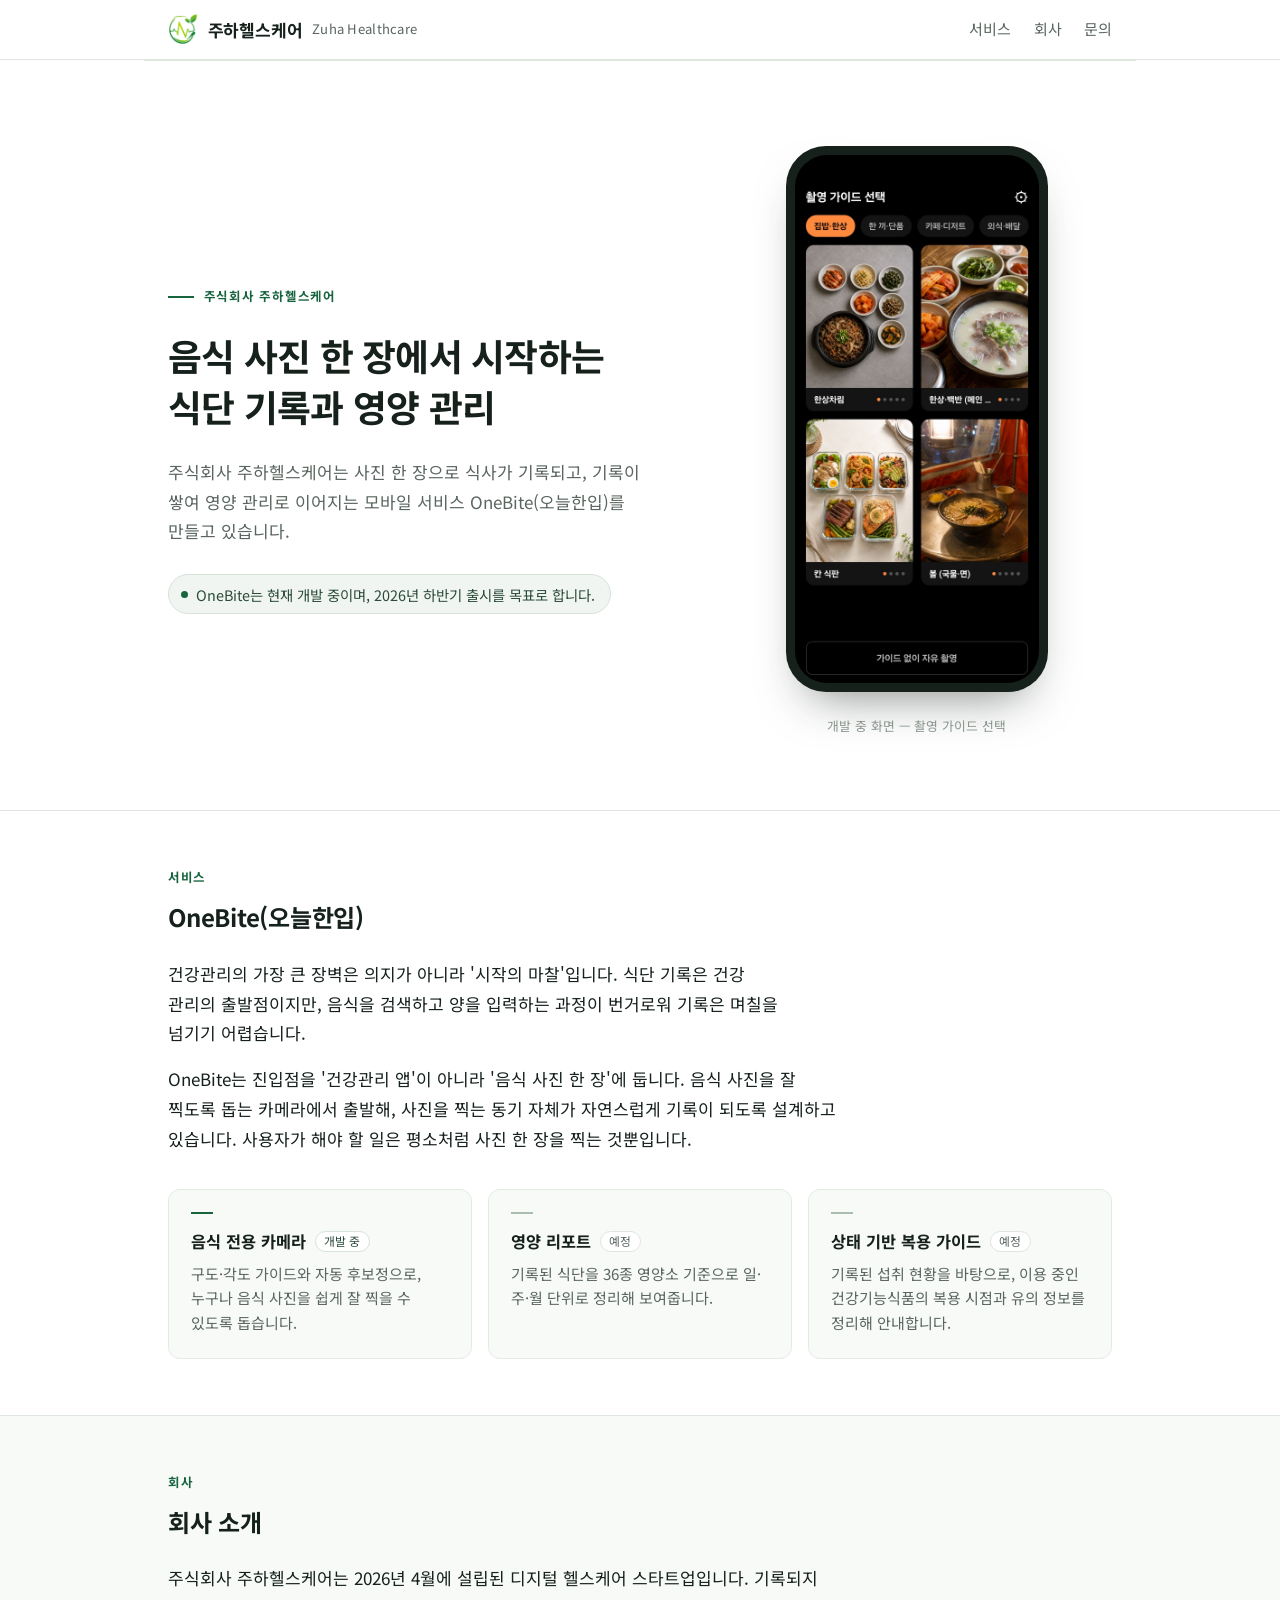
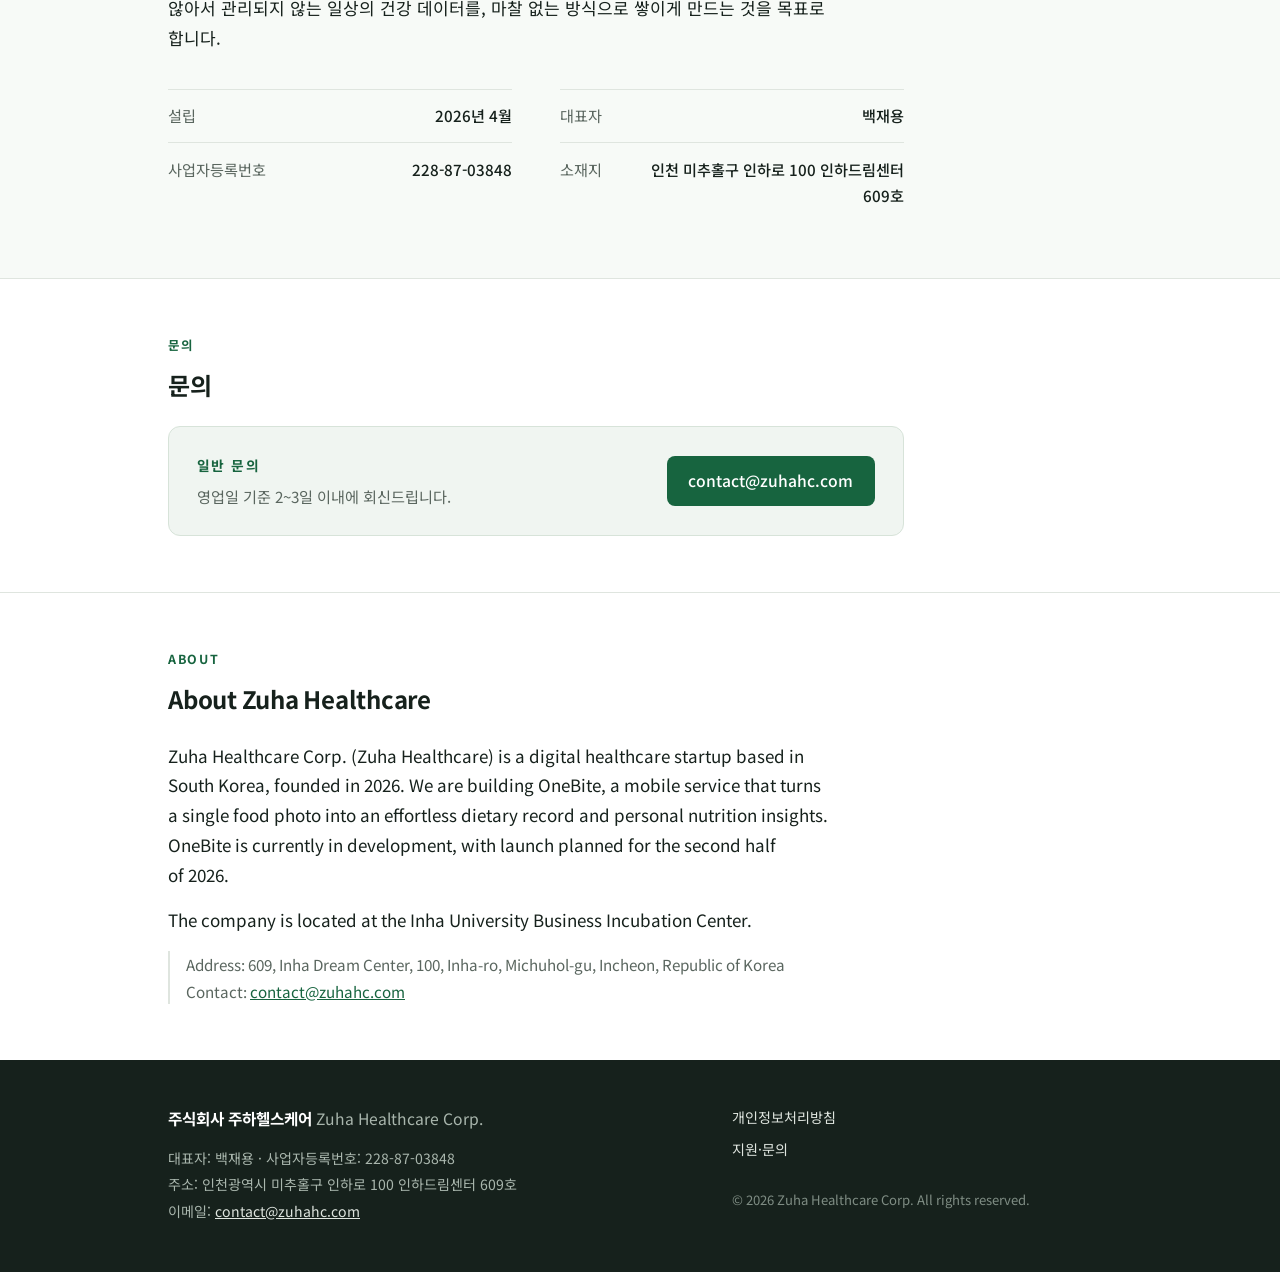
==== commit c7b5aa84: "Add files via upload" ====
--- a/index.html
+++ b/index.html
@@ -42,6 +42,14 @@
         <h1>음식 사진 한 장에서 시작하는<br>식단 기록과 영양 관리</h1>
         <p class="lede">주식회사 주하헬스케어는 사진 한 장으로 식사가 기록되고, 기록이 쌓여 영양 관리로 이어지는 모바일 서비스 OneBite(오늘한입)를 만들고 있습니다.</p>
         <p class="status">OneBite는 현재 개발 중이며, 2026년 하반기 출시를 목표로 합니다.</p>
+        <!-- 스토어 배지 자리 (WEBSITE_PREP_v2 §5) — 출시일에 이 주석을 해제하고 위 상태 문구를 교체한다.
+             배지 이미지는 Apple/Google 공식 배지 가이드 규격으로 /assets/ 에 추가하고,
+             App Store 링크의 APP_STORE_ID 는 App Store Connect에서 발급되는 숫자 ID로 바꾼다.
+        <div class="store-badges">
+          <a href="https://apps.apple.com/kr/app/idAPP_STORE_ID"><img src="/assets/badge-app-store.svg" alt="App Store에서 다운로드" height="44"></a>
+          <a href="https://play.google.com/store/apps/details?id=com.zuhahc.onebite"><img src="/assets/badge-google-play.png" alt="Google Play에서 다운로드" height="44"></a>
+        </div>
+        -->
       </div>
       <figure class="mockup">
         <span class="device"><img src="/assets/app-camera-guide.jpg" width="1080" height="2340" alt="OneBite 앱의 촬영 가이드 선택 화면"></span>
@@ -64,7 +72,7 @@
           </article>
           <article class="feature">
             <h3>영양 리포트 <span class="badge">예정</span></h3>
-            <p>기록된 식단을 37종 영양소 기준으로 일·주·월 단위로 정리해 보여줍니다.</p>
+            <p>기록된 식단을 36종 영양소 기준으로 일·주·월 단위로 정리해 보여줍니다.</p>
           </article>
           <article class="feature">
             <h3>상태 기반 복용 가이드 <span class="badge">예정</span></h3>
--- a/assets/style.css
+++ b/assets/style.css
@@ -370,3 +370,74 @@
   .site-footer .wrap { grid-template-columns: 1fr; gap: 1.5rem; }
   .logo-en { display: none; }
 }
+
+/* 안내 배너 — 개정 안내(/privacy)·이전 버전 안내(/privacy/v1) */
+.notice-banner {
+  margin: 0 0 1.5rem;
+  padding: 0.85rem 1.15rem;
+  background: var(--bg-tint);
+  border: 1px solid var(--line-tint);
+  border-left: 3px solid var(--accent);
+  border-radius: 8px;
+  font-size: 0.92rem;
+  line-height: 1.65;
+  color: var(--accent-ink);
+}
+
+.notice-banner a { color: var(--accent); font-weight: 500; white-space: nowrap; }
+
+/* 조문 목록 — 항(①②③)·호(1. 2. 3.) */
+@counter-style circled {
+  system: fixed;
+  symbols: "①" "②" "③" "④" "⑤" "⑥" "⑦" "⑧" "⑨" "⑩";
+  suffix: " ";
+  fallback: decimal;
+}
+
+.page-body p:not(.effective-date) { margin: 0.75rem 0; }
+.page-body ol { margin: 0; padding-left: 1.5rem; display: grid; gap: 0.5rem; }
+.page-body ol.clauses { list-style: circled; padding-left: 1.6rem; }
+.page-body ol.items { list-style: decimal; padding-left: 1.4rem; }
+.page-body li > ol,
+.page-body li > .kv { margin-top: 0.6rem; }
+
+/* 키-값 목록형(위탁 정보·지원 환경) — 모바일에서 세로로 쌓여 가로 스크롤이 없다 */
+.kv {
+  margin: 0;
+  border: 1px solid var(--line);
+  border-radius: 8px;
+  overflow: hidden;
+  font-size: 0.95rem;
+}
+
+.kv > div {
+  display: grid;
+  grid-template-columns: 7rem 1fr;
+  gap: 1rem;
+  padding: 0.6rem 0.95rem;
+  border-top: 1px solid var(--line);
+  background: var(--bg-soft);
+}
+
+.kv > div:first-child { border-top: 0; }
+.kv dt { color: var(--text-sub); }
+.kv dd { margin: 0; }
+
+/* 앵커 이동 시 고정 헤더에 제목이 가려지지 않도록 (홈 섹션의 scroll-margin-top과 동일값) */
+.page-body h2[id] { scroll-margin-top: 4.5rem; }
+
+/* 개정 이력 */
+.page-body h2 + .effective-date { margin-top: 0; }
+.page-body .history { margin-top: 1rem; }
+
+/* 서브 페이지 본문 안의 FAQ — h2 구분선과 겹치는 첫 항목 상단선 제거 */
+.page-body .faq > div:first-child { border-top: 0; padding-top: 0.25rem; }
+.page-body .faq > div:last-child { border-bottom: 0; }
+
+/* 스토어 배지 자리 — 출시 전 비노출(index.html 주석 해제 시 사용) */
+.store-badges { display: flex; flex-wrap: wrap; gap: 0.75rem; margin-top: 1.5rem; }
+.store-badges img { display: block; height: 44px; width: auto; }
+
+@media (max-width: 480px) {
+  .kv > div { grid-template-columns: 1fr; gap: 0.15rem; }
+}
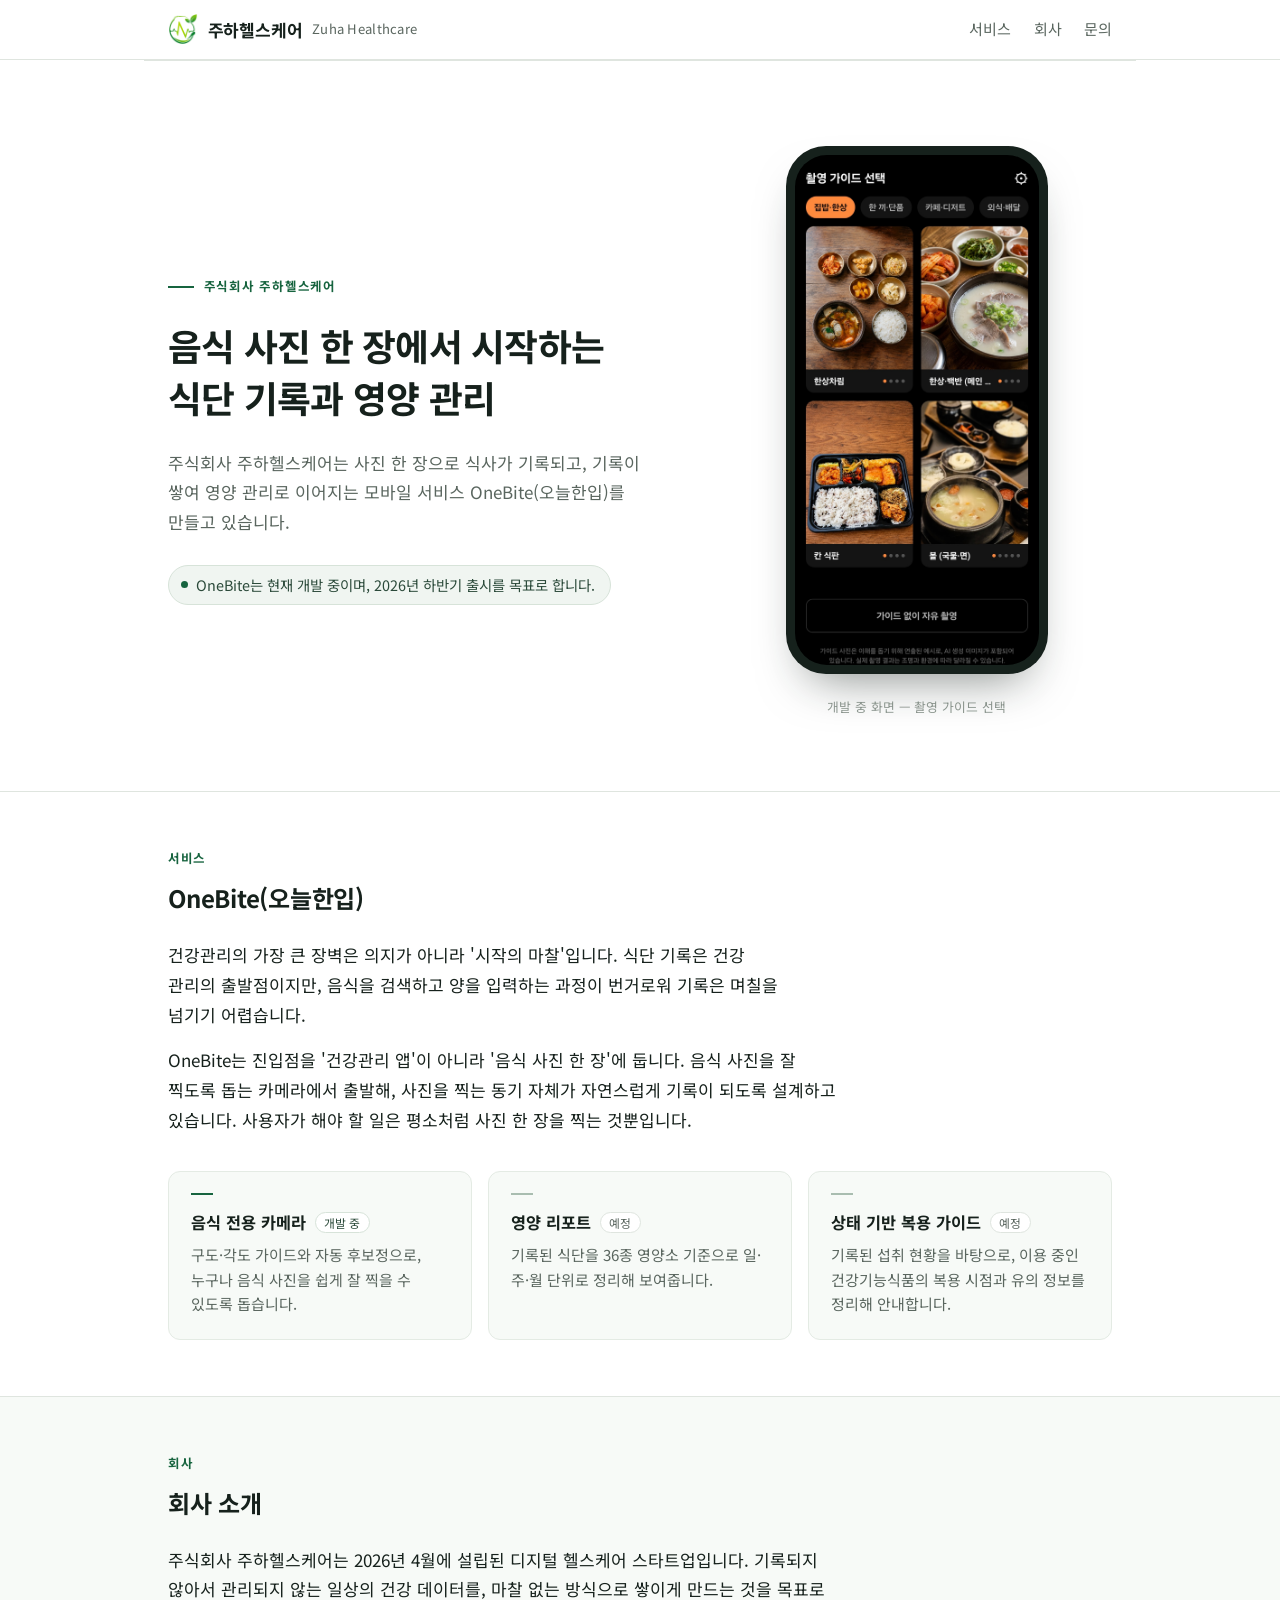
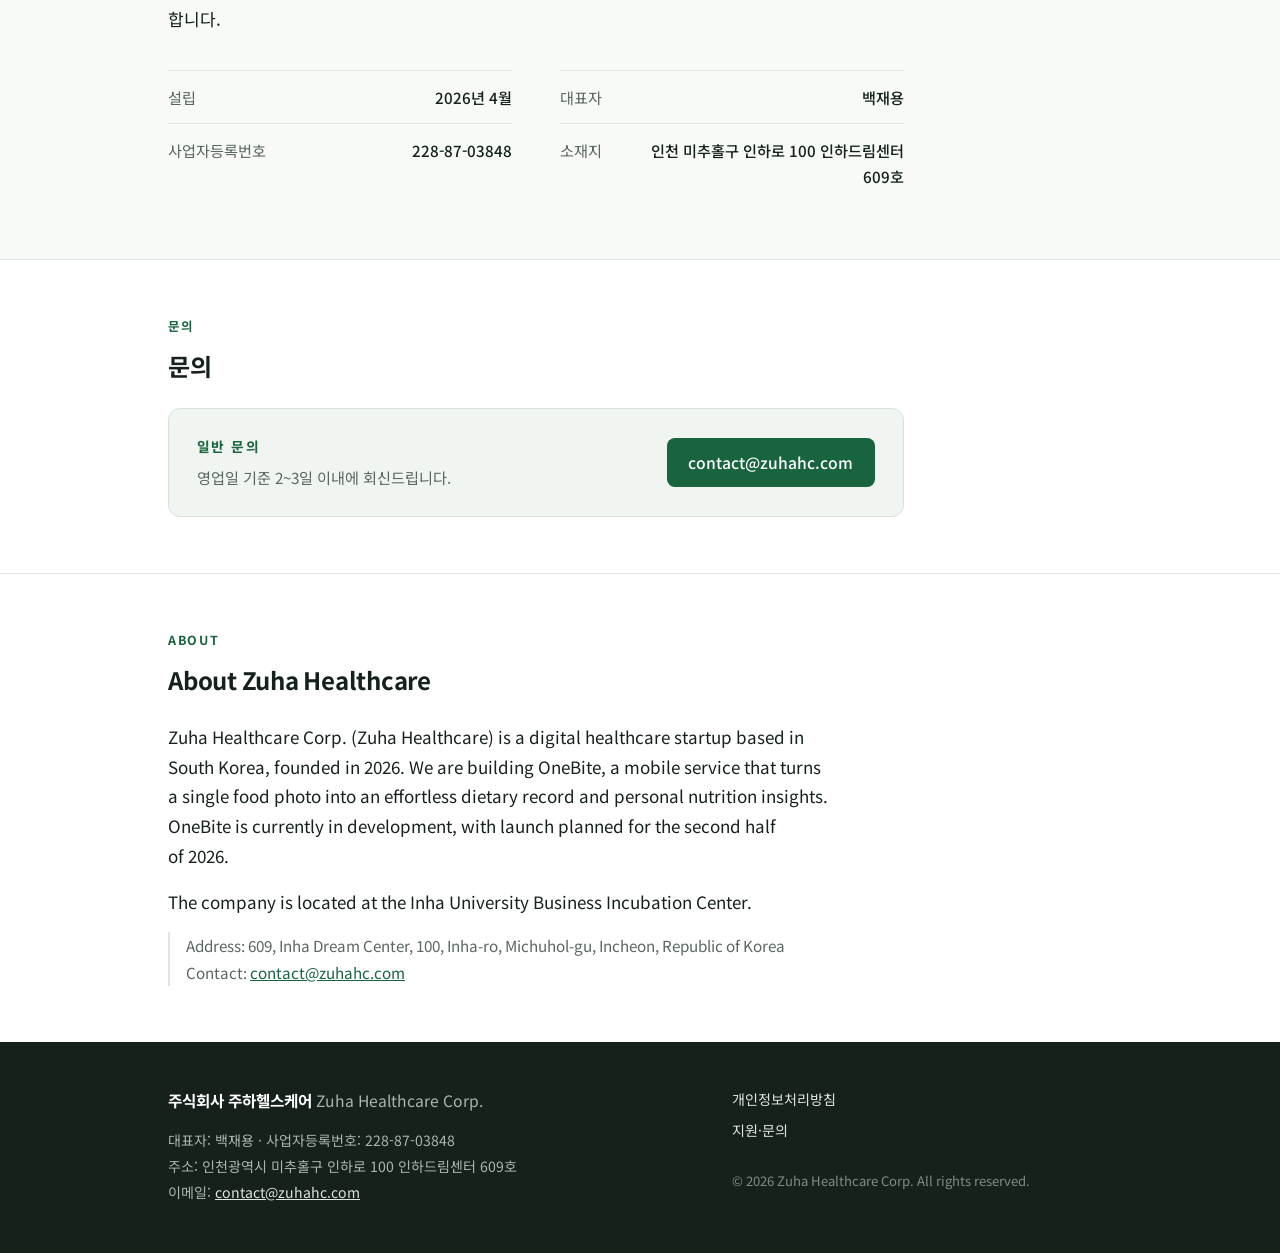
==== commit d6d66288: "개인정보처리방침 v2.1 게시(시행 2026-10-03), /privacy/v2 아카이브, /support FAQ 정정, 앱 화면 교체 내부 저장소 zuha-web 07d1cf3 " ====
--- a/index.html
+++ b/index.html
@@ -52,7 +52,7 @@
         -->
       </div>
       <figure class="mockup">
-        <span class="device"><img src="/assets/app-camera-guide.jpg" width="1080" height="2340" alt="OneBite 앱의 촬영 가이드 선택 화면"></span>
+        <span class="device"><img src="/assets/app-camera-guide.jpg" width="1080" height="2257" alt="OneBite 앱의 촬영 가이드 선택 화면"></span>
         <figcaption>개발 중 화면 — 촬영 가이드 선택</figcaption>
       </figure>
     </section>
--- a/assets/style.css
+++ b/assets/style.css
@@ -401,6 +401,12 @@
 .page-body li > ol,
 .page-body li > .kv { margin-top: 0.6rem; }
 
+/* 본문 속 긴 URL이 좁은 화면에서 목록 폭을 밀어내지 않도록 */
+.page-body a[href^="http"] { overflow-wrap: anywhere; }
+
+/* 조문 안의 소제목 — 국외 이전의 정보별 블록 */
+.page-body h3.block-title { margin: 1.25rem 0 0.6rem; font-size: 1rem; line-height: 1.5; }
+
 /* 키-값 목록형(위탁 정보·지원 환경) — 모바일에서 세로로 쌓여 가로 스크롤이 없다 */
 .kv {
   margin: 0;
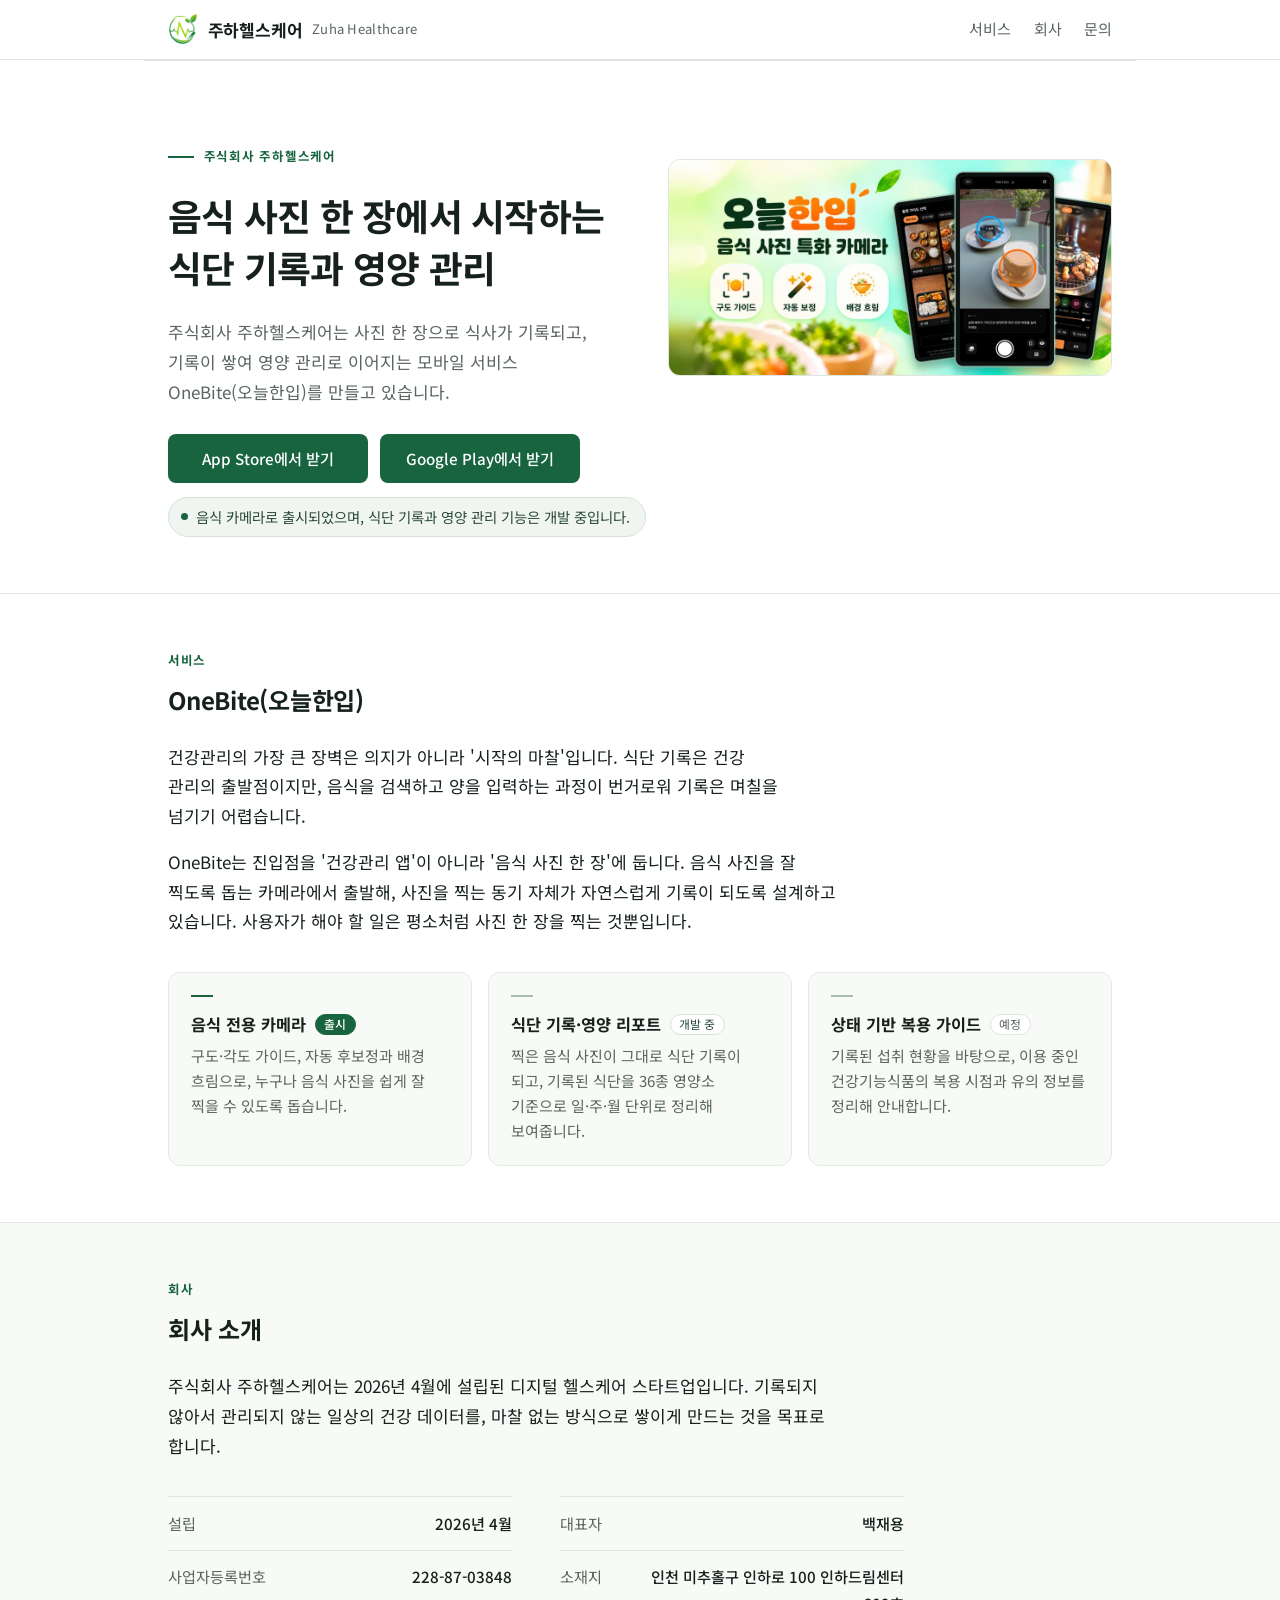
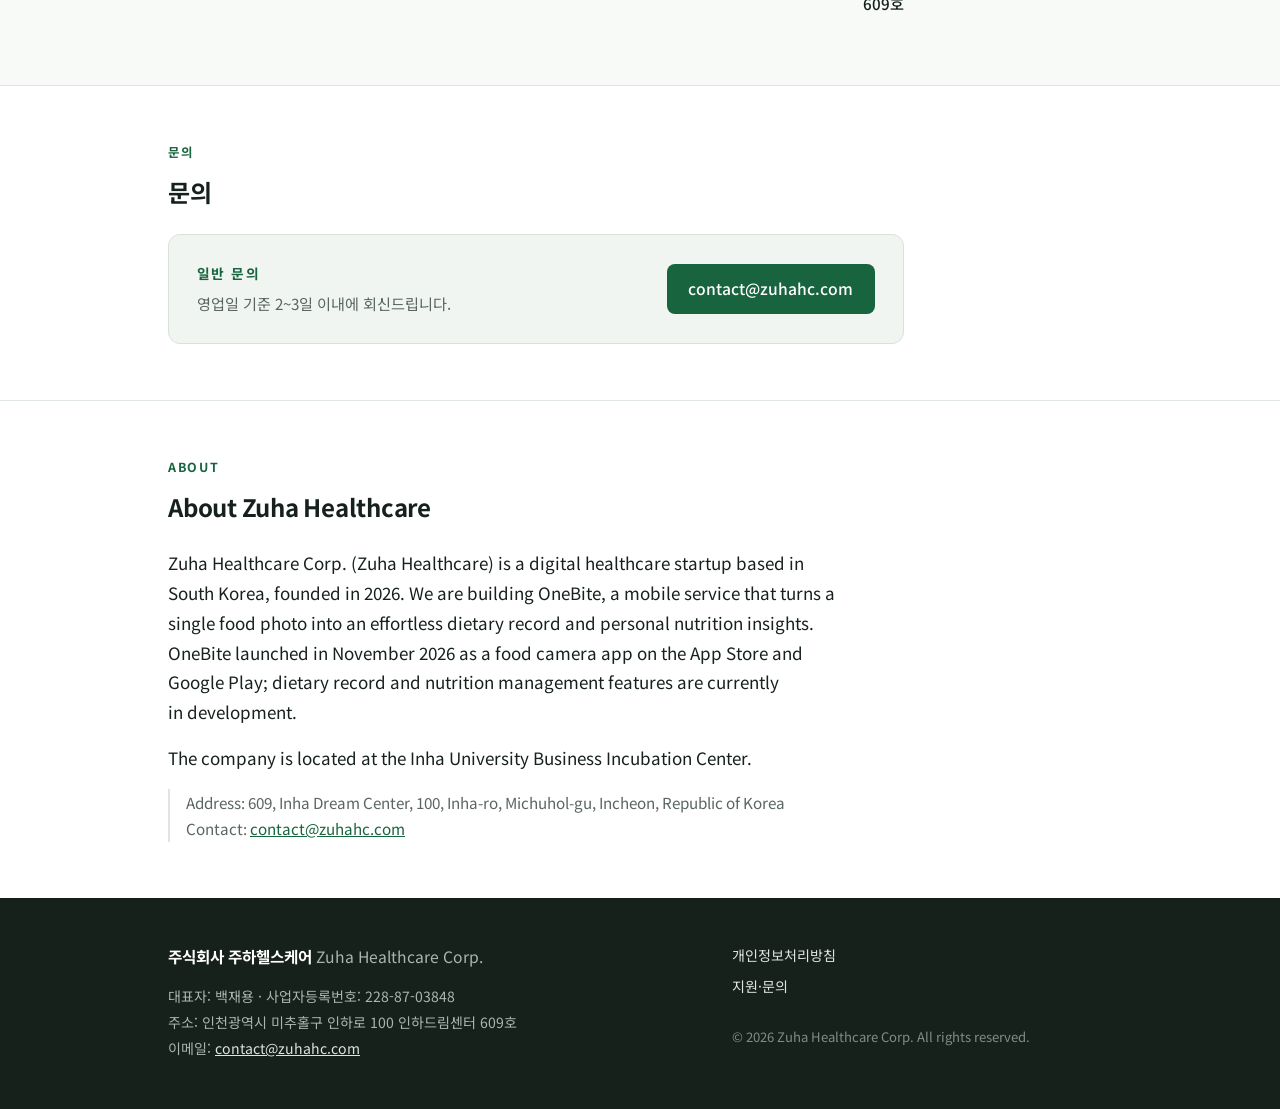
==== commit 9a5eed10: "오늘한입 출시 반영 — 홈 히어로를 Play 그래픽 배너·스토어 링크로, 음식 카메라 출시·식단 기록과 영양 관리 개발 중 Co-Authored-By: Claude Opus 5.5" ====
--- a/index.html
+++ b/index.html
@@ -37,24 +37,19 @@
 
   <main>
     <section class="hero wrap">
-      <div>
+      <div class="hero-text">
         <p class="kicker"><span>주식회사 주하헬스케어</span></p>
-        <h1>음식 사진 한 장에서 시작하는<br>식단 기록과 영양 관리</h1>
+        <h1>음식 사진 한&nbsp;장에서 시작하는<br>식단 기록과 영양 관리</h1>
         <p class="lede">주식회사 주하헬스케어는 사진 한 장으로 식사가 기록되고, 기록이 쌓여 영양 관리로 이어지는 모바일 서비스 OneBite(오늘한입)를 만들고 있습니다.</p>
-        <p class="status">OneBite는 현재 개발 중이며, 2026년 하반기 출시를 목표로 합니다.</p>
-        <!-- 스토어 배지 자리 (WEBSITE_PREP_v2 §5) — 출시일에 이 주석을 해제하고 위 상태 문구를 교체한다.
-             배지 이미지는 Apple/Google 공식 배지 가이드 규격으로 /assets/ 에 추가하고,
-             App Store 링크의 APP_STORE_ID 는 App Store Connect에서 발급되는 숫자 ID로 바꾼다.
-        <div class="store-badges">
-          <a href="https://apps.apple.com/kr/app/idAPP_STORE_ID"><img src="/assets/badge-app-store.svg" alt="App Store에서 다운로드" height="44"></a>
-          <a href="https://play.google.com/store/apps/details?id=com.zuhahc.onebite"><img src="/assets/badge-google-play.png" alt="Google Play에서 다운로드" height="44"></a>
-        </div>
-        -->
       </div>
-      <figure class="mockup">
-        <span class="device"><img src="/assets/app-camera-guide.jpg" width="1080" height="2257" alt="OneBite 앱의 촬영 가이드 선택 화면"></span>
-        <figcaption>개발 중 화면 — 촬영 가이드 선택</figcaption>
+      <figure class="hero-banner">
+        <img src="/assets/play_feature_1024x500.webp" width="1024" height="500" fetchpriority="high" alt="음식 사진 특화 카메라 오늘한입. 구도 가이드·자동 보정·배경 흐림 기능과 라떼·케이크 촬영(구도 가이드), 가이드 선택, 고기 구이 보정 결과 화면.">
       </figure>
+      <div class="store-links">
+        <a class="btn-store" href="https://apps.apple.com/kr/app/%EC%98%A4%EB%8A%98%ED%95%9C%EC%9E%85/id6810191149">App Store에서 받기</a>
+        <a class="btn-store" href="https://play.google.com/store/apps/details?id=com.zuhahc.onebite">Google Play에서 받기</a>
+      </div>
+      <p class="status">음식 카메라로 출시되었으며, 식단 기록과 영양 관리 기능은 개발 중입니다.</p>
     </section>
 
     <section id="service">
@@ -67,12 +62,12 @@
         </div>
         <div class="features">
           <article class="feature is-active">
-            <h3>음식 전용 카메라 <span class="badge is-active">개발 중</span></h3>
-            <p>구도·각도 가이드와 자동 후보정으로, 누구나 음식 사진을 쉽게 잘 찍을 수 있도록 돕습니다.</p>
+            <h3>음식 전용 카메라 <span class="badge is-live">출시</span></h3>
+            <p>구도·각도 가이드, 자동 후보정과 배경 흐림으로, 누구나 음식 사진을 쉽게 잘 찍을 수 있도록 돕습니다.</p>
           </article>
           <article class="feature">
-            <h3>영양 리포트 <span class="badge">예정</span></h3>
-            <p>기록된 식단을 36종 영양소 기준으로 일·주·월 단위로 정리해 보여줍니다.</p>
+            <h3>식단 기록·영양 리포트 <span class="badge is-active">개발 중</span></h3>
+            <p>찍은 음식 사진이 그대로 식단 기록이 되고, 기록된 식단을 36종 영양소 기준으로 일·주·월 단위로 정리해 보여줍니다.</p>
           </article>
           <article class="feature">
             <h3>상태 기반 복용 가이드 <span class="badge">예정</span></h3>
@@ -115,7 +110,7 @@
         <p class="eyebrow">ABOUT</p>
         <h2>About Zuha Healthcare</h2>
         <div class="measure">
-          <p>Zuha Healthcare Corp. (Zuha Healthcare) is a digital healthcare startup based in South Korea, founded in 2026. We are building OneBite, a mobile service that turns a single food photo into an effortless dietary record and personal nutrition insights. OneBite is currently in development, with launch planned for the second half of 2026.</p>
+          <p>Zuha Healthcare Corp. (Zuha Healthcare) is a digital healthcare startup based in South Korea, founded in 2026. We are building OneBite, a mobile service that turns a single food photo into an effortless dietary record and personal nutrition insights. OneBite launched in November 2026 as a food camera app on the App Store and Google Play; dietary record and nutrition management features are currently in development.</p>
           <p>The company is located at the Inha University Business Incubation Center.</p>
           <address>
             Address: 609, Inha Dream Center, 100, Inha-ro, Michuhol-gu, Incheon, Republic of Korea<br>
--- a/assets/style.css
+++ b/assets/style.css
@@ -110,14 +110,29 @@
 .measure p:last-child { margin-bottom: 0; }
 
 /* 히어로 */
+/* 히어로 — 글(제목·소개)과 배너가 한 줄, 그 아래 다운로드 버튼과 상태 문구 (2026-11-13)
+   좁은 화면에서는 글 → 배너 → 버튼 → 상태 문구 순서로 쌓인다(HTML 순서와 같음). */
 .hero.wrap {
   display: grid;
   grid-template-columns: 1.12fr 0.88fr;
-  gap: 3.5rem;
+  grid-template-areas:
+    "text banner"
+    "links links"
+    "status status";
+  column-gap: 3.5rem;
   align-items: center;
   padding-top: 4.25rem;
   padding-bottom: 3.5rem;
 }
+
+/* 1000px 이상은 반반 — 제목이 두 줄을 유지하는 폭에서 배너를 키운다 */
+@media (min-width: 1000px) {
+  .hero.wrap { grid-template-columns: 1fr 1fr; }
+}
+
+.hero-text { grid-area: text; }
+.hero .store-links { grid-area: links; }
+.hero .status { grid-area: status; justify-self: start; margin-top: 0.85rem; }
 
 .kicker { display: flex; align-items: center; gap: 0.6rem; margin-bottom: 1.4rem; }
 .kicker::before { content: ""; display: block; width: 26px; height: 2px; background: var(--accent); }
@@ -149,25 +164,22 @@
 .status::before {
   content: "";
   display: block;
+  flex-shrink: 0; /* 두 줄로 접혀도 점이 찌그러지지 않게 */
   width: 7px;
   height: 7px;
   border-radius: 999px;
   background: var(--accent);
 }
 
-/* 앱 화면 목업 */
-.mockup { text-align: center; }
-
-.device {
-  display: inline-block;
-  padding: 9px;
-  background: #16211c;
-  border-radius: 40px;
-  box-shadow: 0 24px 48px -22px rgba(22, 33, 28, 0.55);
-}
-
-.device img { display: block; width: 244px; height: auto; border-radius: 32px; }
-.mockup figcaption { margin: 0.9rem 0 0; font-size: 0.8rem; color: #8a948d; }
+/* 히어로 배너 — Play 그래픽 이미지 1024×500 (2026-11-13) */
+.hero-banner { grid-area: banner; margin: 0; }
+.hero-banner img {
+  display: block;
+  width: 100%;
+  height: auto;
+  border: 1px solid var(--line);
+  border-radius: 12px;
+}
 
 /* 기능 카드 */
 .features {
@@ -212,6 +224,7 @@
 }
 
 .badge.is-active { border-color: var(--line-tint); color: var(--accent-ink); }
+.badge.is-live { background: var(--accent); border-color: var(--accent); color: #fff; font-weight: 500; }
 
 /* 회사 정보 */
 #company { background: var(--bg-soft); }
@@ -354,8 +367,12 @@
 
 /* 반응형 */
 @media (max-width: 900px) {
-  .hero.wrap { grid-template-columns: 1fr; gap: 2.5rem; padding-top: 3rem; }
-  .mockup { text-align: left; }
+  .hero.wrap {
+    grid-template-columns: 1fr;
+    grid-template-areas: "text" "banner" "links" "status";
+    padding-top: 3rem;
+  }
+  .hero-banner { margin-top: 1.75rem; max-width: 32rem; }
   .features { grid-template-columns: 1fr 1fr; }
 }
 
@@ -440,10 +457,23 @@
 .page-body .faq > div:first-child { border-top: 0; padding-top: 0.25rem; }
 .page-body .faq > div:last-child { border-bottom: 0; }
 
-/* 스토어 배지 자리 — 출시 전 비노출(index.html 주석 해제 시 사용) */
-.store-badges { display: flex; flex-wrap: wrap; gap: 0.75rem; margin-top: 1.5rem; }
-.store-badges img { display: block; height: 44px; width: auto; }
+/* 스토어 링크 — 2026-11-13 출시 */
+.store-links { display: flex; flex-wrap: wrap; gap: 0.75rem; margin-top: 1.75rem; }
+.btn-store {
+  min-width: 12.5rem;
+  padding: 0.7rem 1.35rem;
+  text-align: center;
+  background: var(--accent);
+  color: #fff;
+  border-radius: 8px;
+  text-decoration: none;
+  font-weight: 500;
+  font-size: 0.95rem;
+  white-space: nowrap;
+}
+.btn-store:hover { background: var(--accent-deep); color: #fff; }
 
 @media (max-width: 480px) {
   .kv > div { grid-template-columns: 1fr; gap: 0.15rem; }
-}
+  .status { border-radius: 14px; } /* 두세 줄로 접힐 때 알약 끝이 과하게 둥글지 않게 */
+}
